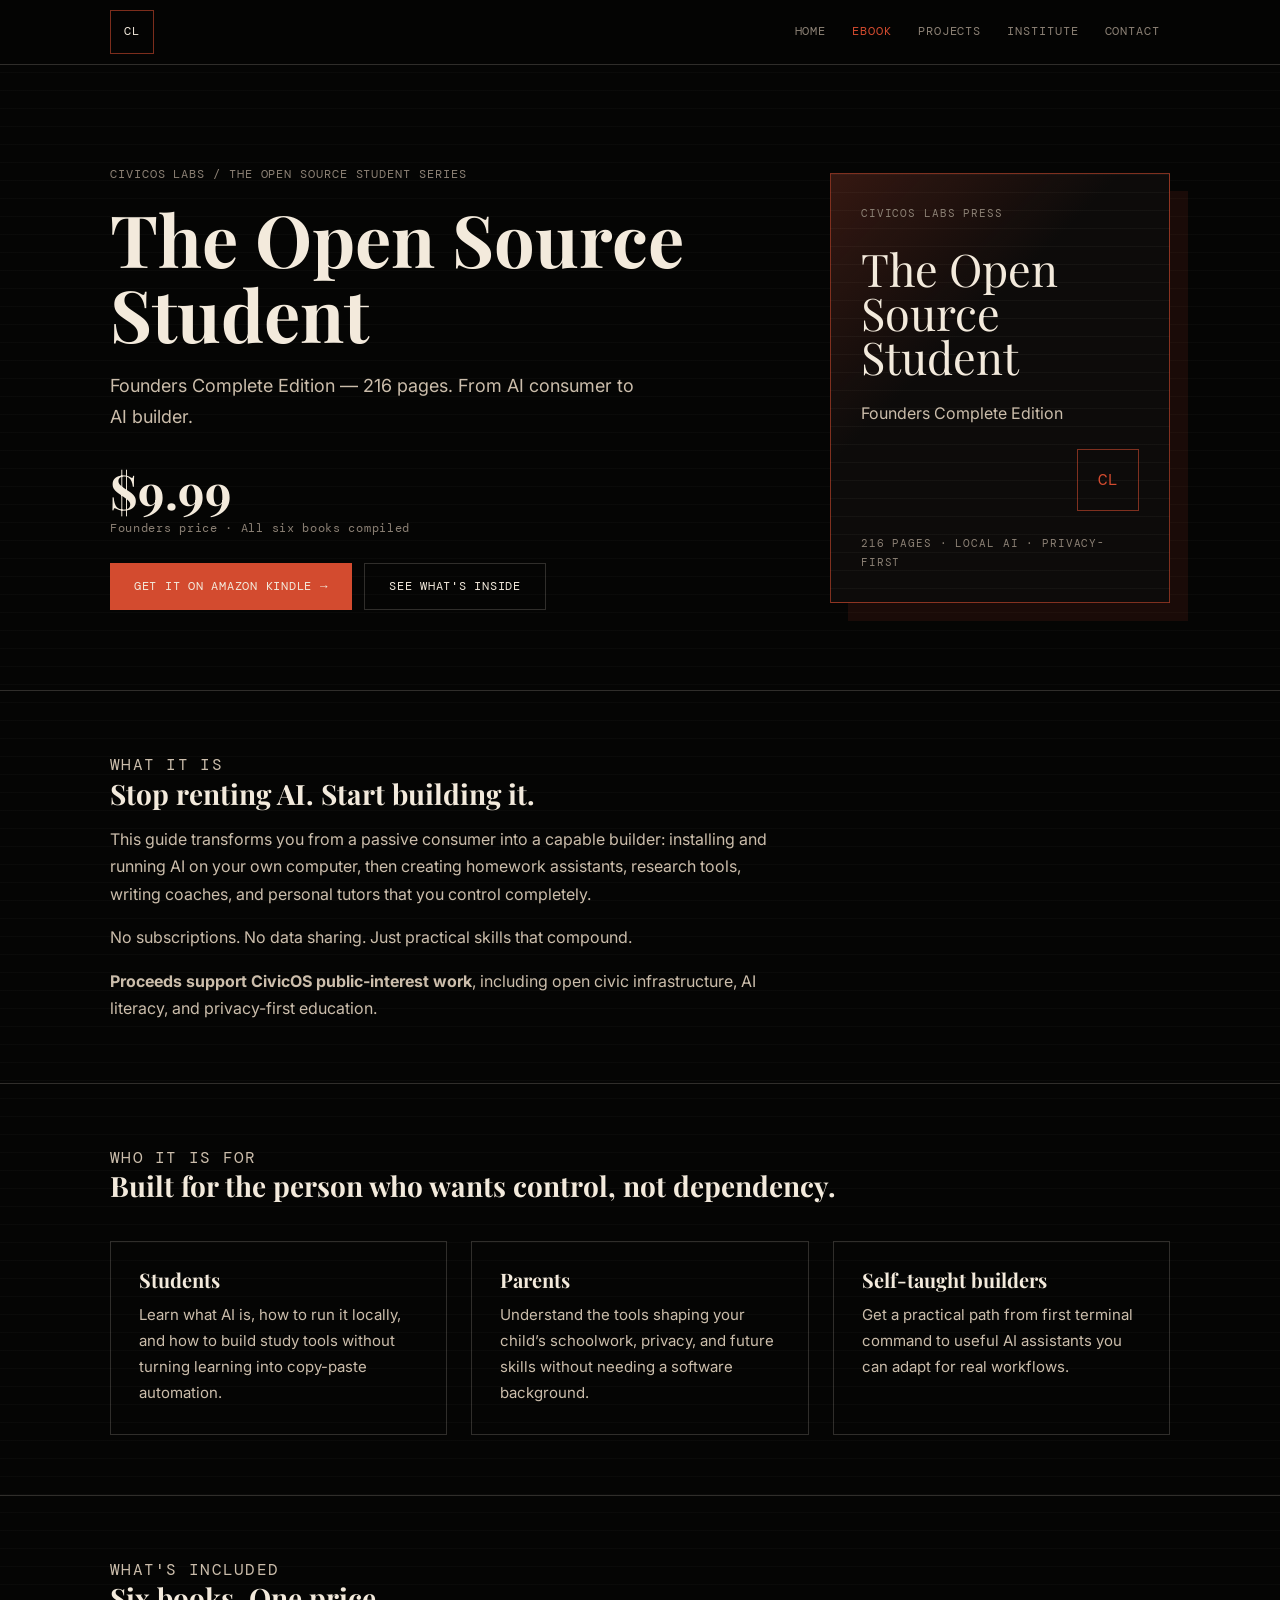
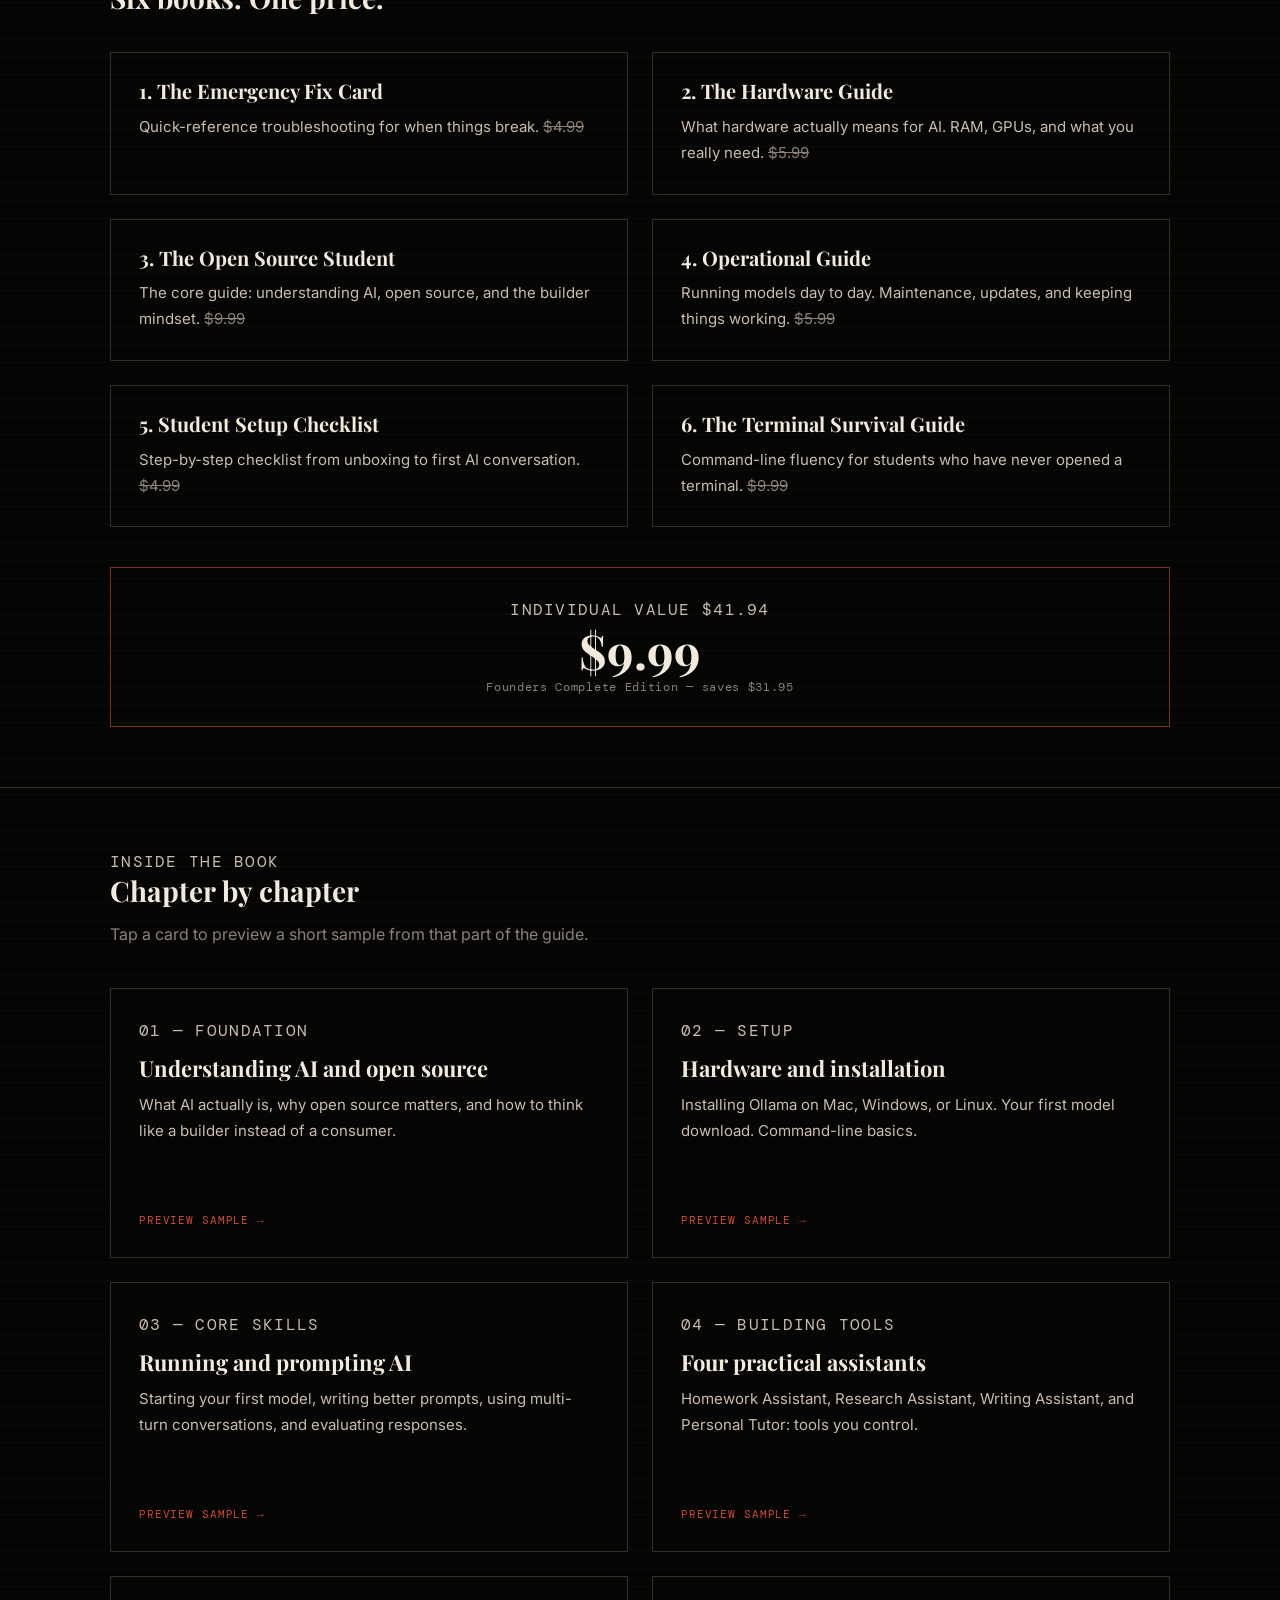
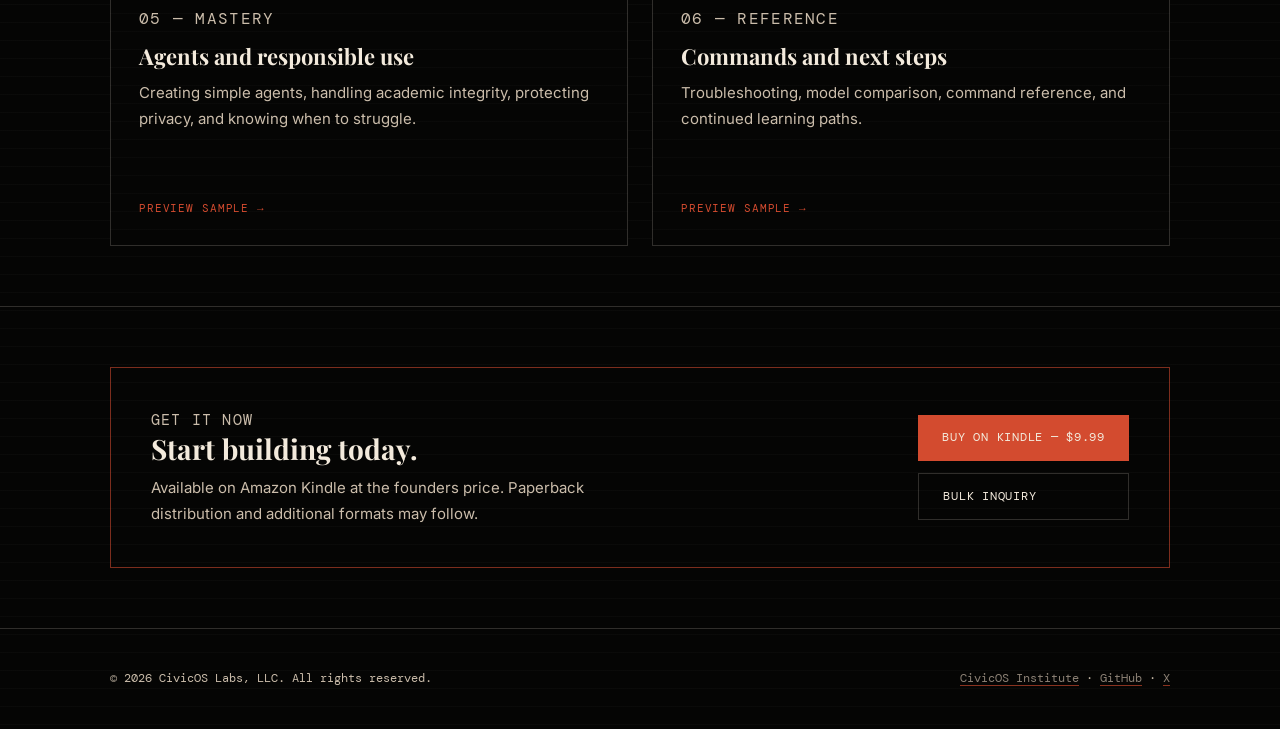
==== ebook/index.html @ b4af7131 "Add ebook chapter preview flip cards" ====
<!DOCTYPE html>
<html lang="en">
<head>
    <meta charset="UTF-8">
    <meta name="viewport" content="width=device-width, initial-scale=1.0">
    <meta name="description" content="The Open Source Student is a practical 216-page guide for students and families who want to install local AI, build useful assistants, and protect their privacy.">
    <meta name="theme-color" content="#050504">
    <link rel="canonical" href="https://civicoslabs.com/ebook/">
    <meta property="og:type" content="product">
    <meta property="og:title" content="The Open Source Student — CivicOS Labs">
    <meta property="og:description" content="From AI consumer to AI builder. 216 pages. Founders price $9.99.">
    <meta property="og:url" content="https://civicoslabs.com/ebook/">
    <meta property="og:site_name" content="CivicOS Labs">
    <meta name="twitter:card" content="summary">
    <meta name="twitter:title" content="The Open Source Student — CivicOS Labs">
    <meta name="twitter:description" content="Install local AI, build practical assistants, and learn the systems shaping school, work, and civic life.">
    <title>The Open Source Student — CivicOS Labs</title>
    <link rel="icon" href="/favicon.svg" type="image/svg+xml">
    <link rel="stylesheet" href="../style.css">
    <link rel="preconnect" href="https://fonts.googleapis.com">
    <link rel="preconnect" href="https://fonts.gstatic.com" crossorigin>
    <link href="https://fonts.googleapis.com/css2?family=DM+Mono:wght@400;500&family=Inter:wght@300;400;500;600;700;800&family=Playfair+Display:wght@500;600;700;800&display=swap" rel="stylesheet">
</head>
<body>
    <nav>
        <div class="nav-inner">
            <a href="/" class="logo" aria-label="CivicOS Labs home">CL</a>
            <div class="nav-links">
                <a href="/">Home</a>
                <a href="/ebook/" class="active">Ebook</a>
                <a href="/#projects">Projects</a>
                <a href="https://civicos-institute.org/" class="nav-optional" target="_blank" rel="noopener">Institute</a>
                <a href="mailto:NCerbone@civicos-institute.org?subject=The%20Open%20Source%20Student">Contact</a>
            </div>
        </div>
    </nav>

    <header class="hero hero-split">
        <div class="container hero-grid">
            <div>
                <p class="eyebrow">CivicOS Labs / The Open Source Student Series</p>
                <h1>The Open Source Student</h1>
                <p class="tagline">Founders Complete Edition — 216 pages. From AI consumer to AI builder.</p>
                <div class="price-block">
                    <span class="price-tag">$9.99</span>
                    <p class="price-note">Founders price · All six books compiled</p>
                </div>
                <div class="btn-group">
                    <a href="https://www.amazon.com/dp/B0GQ5JM6LT" class="btn btn-primary" target="_blank" rel="noopener">Get it on Amazon Kindle →</a>
                    <a href="#inside" class="btn btn-secondary">See what's inside</a>
                </div>
            </div>
            <aside class="book-cover" aria-label="The Open Source Student book cover preview">
                <div class="cover-kicker">CivicOS Labs Press</div>
                <div class="cover-title">The Open Source Student</div>
                <div class="cover-subtitle">Founders Complete Edition</div>
                <div class="cover-mark">CL</div>
                <div class="cover-footer">216 pages · Local AI · Privacy-first</div>
            </aside>
        </div>
    </header>

    <hr class="section-divider">

    <section>
        <div class="container">
            <div class="section-head">
                <p class="section-label">What it is</p>
                <h2>Stop renting AI. Start building it.</h2>
            </div>
            <div class="content-narrow">
                <p>This guide transforms you from a passive consumer into a capable builder: installing and running AI on your own computer, then creating homework assistants, research tools, writing coaches, and personal tutors that you control completely.</p>
                <p>No subscriptions. No data sharing. Just practical skills that compound.</p>
                <p><strong>Proceeds support CivicOS public-interest work</strong>, including open civic infrastructure, AI literacy, and privacy-first education.</p>
            </div>
        </div>
    </section>

    <hr class="section-divider">

    <section>
        <div class="container">
            <div class="section-head">
                <p class="section-label">Who it is for</p>
                <h2>Built for the person who wants control, not dependency.</h2>
            </div>
            <div class="grid three-col">
                <div class="card">
                    <h3>Students</h3>
                    <p>Learn what AI is, how to run it locally, and how to build study tools without turning learning into copy-paste automation.</p>
                </div>
                <div class="card">
                    <h3>Parents</h3>
                    <p>Understand the tools shaping your child’s schoolwork, privacy, and future skills without needing a software background.</p>
                </div>
                <div class="card">
                    <h3>Self-taught builders</h3>
                    <p>Get a practical path from first terminal command to useful AI assistants you can adapt for real workflows.</p>
                </div>
            </div>
        </div>
    </section>

    <hr class="section-divider">

    <section id="inside">
        <div class="container">
            <div class="section-head">
                <p class="section-label">What's included</p>
                <h2>Six books. One price.</h2>
            </div>
            <div class="grid two-col">
                <div class="card">
                    <h3>1. The Emergency Fix Card</h3>
                    <p>Quick-reference troubleshooting for when things break. <span class="strike">$4.99</span></p>
                </div>
                <div class="card">
                    <h3>2. The Hardware Guide</h3>
                    <p>What hardware actually means for AI. RAM, GPUs, and what you really need. <span class="strike">$5.99</span></p>
                </div>
                <div class="card">
                    <h3>3. The Open Source Student</h3>
                    <p>The core guide: understanding AI, open source, and the builder mindset. <span class="strike">$9.99</span></p>
                </div>
                <div class="card">
                    <h3>4. Operational Guide</h3>
                    <p>Running models day to day. Maintenance, updates, and keeping things working. <span class="strike">$5.99</span></p>
                </div>
                <div class="card">
                    <h3>5. Student Setup Checklist</h3>
                    <p>Step-by-step checklist from unboxing to first AI conversation. <span class="strike">$4.99</span></p>
                </div>
                <div class="card">
                    <h3>6. The Terminal Survival Guide</h3>
                    <p>Command-line fluency for students who have never opened a terminal. <span class="strike">$9.99</span></p>
                </div>
            </div>
            <div class="value-card">
                <p class="section-label">Individual value $41.94</p>
                <span class="price-tag">$9.99</span>
                <p class="price-note">Founders Complete Edition — saves $31.95</p>
            </div>
        </div>
    </section>

    <hr class="section-divider">

    <section class="chapter-preview" aria-labelledby="chapter-preview-title">
        <div class="container">
            <div class="section-head">
                <p class="section-label">Inside the book</p>
                <h2 id="chapter-preview-title">Chapter by chapter</h2>
                <p>Tap a card to preview a short sample from that part of the guide.</p>
            </div>
            <div class="grid two-col chapter-flip-grid" data-flip-group>
                <article class="flip-card" role="button" tabindex="0" aria-pressed="false">
                    <div class="flip-card-inner">
                        <div class="flip-face flip-front">
                            <p class="section-label">01 — Foundation</p>
                            <h3>Understanding AI and open source</h3>
                            <p>What AI actually is, why open source matters, and how to think like a builder instead of a consumer.</p>
                            <span class="flip-hint">Preview sample →</span>
                        </div>
                        <div class="flip-face flip-back">
                            <p class="section-label">Sample</p>
                            <h3>The builder shift</h3>
                            <p>Most people meet AI as a rented chat window. Builders ask a different first question: where does the model run, what data touches it, and what can I make it do on my own machine?</p>
                            <span class="flip-hint">Click another card to reset</span>
                        </div>
                    </div>
                </article>
                <article class="flip-card" role="button" tabindex="0" aria-pressed="false">
                    <div class="flip-card-inner">
                        <div class="flip-face flip-front">
                            <p class="section-label">02 — Setup</p>
                            <h3>Hardware and installation</h3>
                            <p>Installing Ollama on Mac, Windows, or Linux. Your first model download. Command-line basics.</p>
                            <span class="flip-hint">Preview sample →</span>
                        </div>
                        <div class="flip-face flip-back">
                            <p class="section-label">Sample</p>
                            <h3>Your first local model</h3>
                            <p>Installation is not the finish line. The real moment is when you run a model locally, ask a question, and realize the response did not leave your computer to exist.</p>
                            <span class="flip-hint">Click another card to reset</span>
                        </div>
                    </div>
                </article>
                <article class="flip-card" role="button" tabindex="0" aria-pressed="false">
                    <div class="flip-card-inner">
                        <div class="flip-face flip-front">
                            <p class="section-label">03 — Core skills</p>
                            <h3>Running and prompting AI</h3>
                            <p>Starting your first model, writing better prompts, using multi-turn conversations, and evaluating responses.</p>
                            <span class="flip-hint">Preview sample →</span>
                        </div>
                        <div class="flip-face flip-back">
                            <p class="section-label">Sample</p>
                            <h3>Prompting as a skill</h3>
                            <p>A good prompt is not magic phrasing. It is a clear assignment: role, goal, context, constraints, and a way to check whether the answer is useful.</p>
                            <span class="flip-hint">Click another card to reset</span>
                        </div>
                    </div>
                </article>
                <article class="flip-card" role="button" tabindex="0" aria-pressed="false">
                    <div class="flip-card-inner">
                        <div class="flip-face flip-front">
                            <p class="section-label">04 — Building tools</p>
                            <h3>Four practical assistants</h3>
                            <p>Homework Assistant, Research Assistant, Writing Assistant, and Personal Tutor: tools you control.</p>
                            <span class="flip-hint">Preview sample →</span>
                        </div>
                        <div class="flip-face flip-back">
                            <p class="section-label">Sample</p>
                            <h3>The homework assistant</h3>
                            <p>The goal is not to give students answers faster. The goal is to create a tool that asks better questions, reveals the next step, and keeps the learning in the student’s hands.</p>
                            <span class="flip-hint">Click another card to reset</span>
                        </div>
                    </div>
                </article>
                <article class="flip-card" role="button" tabindex="0" aria-pressed="false">
                    <div class="flip-card-inner">
                        <div class="flip-face flip-front">
                            <p class="section-label">05 — Mastery</p>
                            <h3>Agents and responsible use</h3>
                            <p>Creating simple agents, handling academic integrity, protecting privacy, and knowing when to struggle.</p>
                            <span class="flip-hint">Preview sample →</span>
                        </div>
                        <div class="flip-face flip-back">
                            <p class="section-label">Sample</p>
                            <h3>Responsibility is design</h3>
                            <p>Responsible AI use is not a warning label at the end. It is built into the tool: what it refuses to do, what it explains, and when it sends you back to your own effort.</p>
                            <span class="flip-hint">Click another card to reset</span>
                        </div>
                    </div>
                </article>
                <article class="flip-card" role="button" tabindex="0" aria-pressed="false">
                    <div class="flip-card-inner">
                        <div class="flip-face flip-front">
                            <p class="section-label">06 — Reference</p>
                            <h3>Commands and next steps</h3>
                            <p>Troubleshooting, model comparison, command reference, and continued learning paths.</p>
                            <span class="flip-hint">Preview sample →</span>
                        </div>
                        <div class="flip-face flip-back">
                            <p class="section-label">Sample</p>
                            <h3>When something breaks</h3>
                            <p>Debugging starts with the smallest honest observation: what command did you run, what changed, what message appeared, and what is the next smallest thing you can test?</p>
                            <span class="flip-hint">Click another card to reset</span>
                        </div>
                    </div>
                </article>
            </div>
        </div>
    </section>

    <hr class="section-divider">

    <section class="book-cta">
        <div class="container">
            <div class="book-cta-card">
                <div>
                    <p class="eyebrow">Get it now</p>
                    <h2>Start building today.</h2>
                    <p>Available on Amazon Kindle at the founders price. Paperback distribution and additional formats may follow.</p>
                </div>
                <div class="book-cta-actions">
                    <a href="https://www.amazon.com/dp/B0GQ5JM6LT" class="btn btn-primary" target="_blank" rel="noopener">Buy on Kindle — $9.99</a>
                    <a href="mailto:NCerbone@civicos-institute.org?subject=The%20Open%20Source%20Student%20bulk%20inquiry" class="btn btn-secondary">Bulk inquiry</a>
                </div>
            </div>
        </div>
    </section>

    <footer>
        <div class="container footer-grid">
            <p>&copy; 2026 CivicOS Labs, LLC. All rights reserved.</p>
            <p><a href="https://civicos-institute.org/" target="_blank" rel="noopener">CivicOS Institute</a> · <a href="https://github.com/CivicOSInstitute" target="_blank" rel="noopener">GitHub</a> · <a href="https://x.com/CivicOSInstitut" target="_blank" rel="noopener">X</a></p>
        </div>
    </footer>
    <script>
        document.querySelectorAll('[data-flip-group]').forEach((group) => {
            const cards = Array.from(group.querySelectorAll('.flip-card'));
            const syncCardState = (card) => {
                const isOpen = card.classList.contains('is-flipped');
                card.setAttribute('aria-pressed', String(isOpen));
                card.querySelector('.flip-front')?.setAttribute('aria-hidden', String(isOpen));
                card.querySelector('.flip-back')?.setAttribute('aria-hidden', String(!isOpen));
            };
            const closeCards = (except) => {
                cards.forEach((card) => {
                    if (card !== except) {
                        card.classList.remove('is-flipped');
                        syncCardState(card);
                    }
                });
            };

            cards.forEach((card) => {
                syncCardState(card);
                const toggleCard = () => {
                    const willOpen = !card.classList.contains('is-flipped');
                    closeCards(card);
                    card.classList.toggle('is-flipped', willOpen);
                    syncCardState(card);
                };

                card.addEventListener('click', toggleCard);
                card.addEventListener('keydown', (event) => {
                    if (event.key === 'Enter' || event.key === ' ') {
                        event.preventDefault();
                        toggleCard();
                    }
                });
            });
        });
    </script>
</body>
</html>
---- style.css ----
*, *::before, *::after {
    box-sizing: border-box;
    margin: 0;
    padding: 0;
}

:root {
    --black: #050504;
    --black-soft: #0d0b0a;
    --paper: #f3eadc;
    --paper-dim: #cbbdab;
    --ash: #8c8175;
    --ember: #d34b2f;
    --ember-deep: #8f2b1f;
    --line: rgba(243, 234, 220, 0.18);
    --line-strong: rgba(211, 75, 47, 0.58);
    --radius: 0;
    --serif: "Playfair Display", Georgia, serif;
    --sans: "Inter", -apple-system, BlinkMacSystemFont, "Segoe UI", sans-serif;
    --mono: "DM Mono", "Courier New", monospace;
}

html { scroll-behavior: smooth; background: var(--black); max-width: 100%; overflow-x: hidden; }

body {
    min-height: 100vh;
    background: linear-gradient(rgba(243, 234, 220, 0.025) 1px, transparent 1px), var(--black);
    background-size: 100% 18px;
    color: var(--paper);
    font-family: var(--sans);
    font-size: 16px;
    line-height: 1.72;
    -webkit-font-smoothing: antialiased;
    max-width: 100%;
    overflow-x: hidden;
}

a { color: var(--paper); text-decoration: underline; text-decoration-color: rgba(211, 75, 47, 0.64); text-underline-offset: 0.22em; }
a:hover { color: var(--ember); }
h1, h2, h3, h4 { color: var(--paper); font-family: var(--serif); line-height: 1.04; font-weight: 700; }
p { color: var(--paper-dim); }

.eyebrow, .section-label, .nav-links a, .stat-label, .project-meta, .microcopy, .cover-kicker, .cover-footer {
    font-family: var(--mono);
    letter-spacing: 0.08em;
    text-transform: uppercase;
}

.container { width: min(1060px, calc(100% - 44px)); margin: 0 auto; }

nav {
    position: sticky; top: 0; z-index: 50;
    background: rgba(5, 5, 4, 0.94);
    border-bottom: 1px solid var(--line);
    backdrop-filter: blur(12px);
}

.nav-inner {
    width: min(1060px, calc(100% - 44px));
    min-height: 64px; margin: 0 auto;
    display: flex; align-items: center; justify-content: space-between; gap: 24px;
}

.logo {
    display: inline-flex; align-items: center; justify-content: center;
    width: 44px; height: 44px;
    border: 1px solid var(--line-strong);
    color: var(--paper); font-family: var(--mono);
    font-size: 0.78rem; letter-spacing: 0.08em; text-decoration: none;
}
.logo:hover { color: var(--ember); }

.nav-links { display: flex; gap: 6px; align-items: center; }
.nav-links a {
    min-height: 34px; display: inline-flex; align-items: center;
    padding: 8px 10px; font-size: 0.72rem; color: var(--ash);
    text-decoration: none; transition: color 0.2s;
}
.nav-links a:hover, .nav-links a.active { color: var(--ember); }

.hero { padding: 100px 0 80px; }
.hero h1 { font-size: clamp(40px, 6vw, 72px); margin-bottom: 20px; }
.hero .tagline { font-size: 18px; max-width: 540px; margin-bottom: 32px; }
.hero .eyebrow { color: var(--ash); font-size: 0.72rem; margin-bottom: 16px; }
.hero-grid {
    display: grid;
    grid-template-columns: minmax(0, 1fr) 340px;
    gap: 56px;
    align-items: center;
}

.signal-panel {
    border: 1px solid var(--line);
    padding: 28px;
    background: rgba(243, 234, 220, 0.025);
}

.signal-row {
    display: grid;
    grid-template-columns: 42px 1fr;
    gap: 14px;
    padding: 16px 0;
    border-bottom: 1px solid var(--line);
}

.signal-row span {
    color: var(--ember);
    font-family: var(--mono);
    font-size: 0.72rem;
}

.signal-row strong {
    color: var(--paper);
    font-size: 15px;
    font-weight: 600;
}

.microcopy {
    color: var(--ash);
    font-size: 0.68rem;
    line-height: 1.7;
    margin-top: 18px;
}

.btn {
    display: inline-flex; align-items: center; gap: 8px;
    padding: 12px 24px; font-family: var(--mono);
    font-size: 0.78rem; letter-spacing: 0.06em;
    text-transform: uppercase; text-decoration: none;
    transition: all 0.2s; cursor: pointer; border: none;
}
.btn-primary {
    background: var(--ember); color: var(--paper);
}
.btn-primary:hover { background: var(--ember-deep); color: var(--paper); }
.btn-secondary {
    background: transparent; color: var(--paper);
    border: 1px solid var(--line);
}
.btn-secondary:hover { border-color: var(--ember); color: var(--ember); }
.btn-group { display: flex; gap: 12px; flex-wrap: wrap; margin-top: 24px; }

.section-divider {
    border: none; border-top: 1px solid var(--line);
    margin: 0;
}

.grid { display: grid; gap: 24px; margin-top: 40px; }
.grid.three-col { grid-template-columns: repeat(3, 1fr); }
.grid.two-col { grid-template-columns: repeat(2, 1fr); }
.project-grid { grid-template-columns: repeat(3, 1fr); }

@media (max-width: 720px) {
    .grid.three-col, .grid.two-col, .project-grid { grid-template-columns: 1fr; }
}

.card {
    padding: 28px; border: 1px solid var(--line);
    transition: border-color 0.2s;
}
.card:hover { border-color: var(--line-strong); }
.card h3 { font-size: 20px; margin-bottom: 12px; }
.card p { font-size: 15px; }
.card .link-arrow {
    display: inline-block; margin-top: 16px;
    font-family: var(--mono); font-size: 0.72rem;
    letter-spacing: 0.06em; text-transform: uppercase;
}

.link-arrow::after { content: " →"; }

.project-card {
    min-height: 290px;
    display: flex;
    flex-direction: column;
}

.project-card .link-arrow { margin-top: auto; }

.project-meta {
    display: flex;
    flex-wrap: wrap;
    gap: 8px;
    margin-bottom: 18px;
    color: var(--ash);
    font-size: 0.66rem;
}

.project-meta span {
    border: 1px solid var(--line);
    padding: 4px 8px;
}

.stat-card {
    padding: 28px; border: 1px solid var(--line); text-align: center;
}
.stat-number {
    display: block; font-family: var(--serif);
    font-size: 48px; font-weight: 700; color: var(--paper);
    line-height: 1.1;
}
.stat-label {
    display: block; margin-top: 8px;
    font-size: 0.72rem; color: var(--ash);
}

.book-cta { padding: 60px 0; }
.book-cta-card {
    padding: 40px; border: 1px solid var(--line-strong);
    display: flex; justify-content: space-between; align-items: center; gap: 40px;
}
.book-cta-card h2 { font-size: 28px; margin-bottom: 12px; }
.book-cta-card p { font-size: 15px; max-width: 480px; }
.book-cta-actions { display: flex; gap: 12px; flex-shrink: 0; flex-direction: column; }

@media (max-width: 720px) {
    .book-cta-card { flex-direction: column; align-items: flex-start; }
    .book-cta-actions { flex-direction: row; flex-wrap: wrap; }
}

section { padding: 60px 0; }
section .section-head h2 { font-size: 28px; margin-bottom: 16px; }
section .section-head p { max-width: 680px; }

.content-narrow {
    max-width: 680px;
    margin-top: 18px;
}

.content-narrow p + p { margin-top: 16px; }

.price-tag {
    font-family: var(--serif); font-size: 48px; font-weight: 700;
    color: var(--paper); line-height: 1.1;
}
.price-note {
    font-family: var(--mono); font-size: 0.72rem;
    color: var(--ash); letter-spacing: 0.06em;
}

.price-block { margin: 24px 0; }

.book-cover {
    width: 100%;
    min-height: 430px;
    border: 1px solid var(--line-strong);
    padding: 30px;
    background:
        linear-gradient(135deg, rgba(211, 75, 47, 0.2), transparent 38%),
        linear-gradient(rgba(243, 234, 220, 0.035) 1px, transparent 1px),
        var(--black-soft);
    background-size: auto, 100% 18px, auto;
    display: flex;
    flex-direction: column;
    justify-content: space-between;
    box-shadow: 18px 18px 0 rgba(211, 75, 47, 0.1);
}

.cover-kicker, .cover-footer {
    color: var(--ash);
    font-size: 0.68rem;
}

.cover-title {
    font-family: var(--serif);
    font-size: 45px;
    line-height: 0.98;
    max-width: 240px;
}

.cover-subtitle {
    color: var(--paper-dim);
    max-width: 240px;
    line-height: 1.5;
}

.cover-mark {
    align-self: flex-end;
    display: inline-flex;
    align-items: center;
    justify-content: center;
    width: 62px;
    height: 62px;
    border: 1px solid var(--line-strong);
    color: var(--ember);
    font-family: var(--mono);
}

.strike {
    color: var(--ash);
    text-decoration: line-through;
}

.value-card {
    text-align: center;
    margin-top: 40px;
    padding: 28px;
    border: 1px solid var(--line-strong);
}

.chapter-preview .section-head p:not(.section-label) {
    color: var(--ash);
}

.chapter-flip-grid { align-items: stretch; }

.flip-card {
    min-height: 270px;
    perspective: 1200px;
    cursor: pointer;
    outline: none;
}

.flip-card-inner {
    position: relative;
    min-height: 100%;
    transform-style: preserve-3d;
    transition: transform 0.55s cubic-bezier(0.2, 0.8, 0.2, 1);
}

.flip-card.is-flipped .flip-card-inner {
    transform: rotateY(180deg);
}

.flip-face {
    position: absolute;
    inset: 0;
    display: flex;
    flex-direction: column;
    border: 1px solid var(--line);
    padding: 28px;
    background:
        linear-gradient(rgba(243, 234, 220, 0.018) 1px, transparent 1px),
        var(--black);
    background-size: 100% 18px;
    backface-visibility: hidden;
    -webkit-backface-visibility: hidden;
    transition: border-color 0.2s, background-color 0.2s;
}

.flip-face h3 {
    font-size: 22px;
    margin: 12px 0;
}

.flip-face p:not(.section-label) {
    font-size: 15px;
}

.flip-card:hover .flip-front,
.flip-card:focus-visible .flip-front,
.flip-card.is-flipped .flip-back {
    border-color: var(--line-strong);
}

.flip-back {
    transform: rotateY(180deg);
    border-color: var(--line-strong);
    background:
        linear-gradient(135deg, rgba(211, 75, 47, 0.12), transparent 42%),
        linear-gradient(rgba(243, 234, 220, 0.022) 1px, transparent 1px),
        var(--black-soft);
    background-size: auto, 100% 18px, auto;
}

.flip-hint {
    margin-top: auto;
    padding-top: 18px;
    color: var(--ember);
    font-family: var(--mono);
    font-size: 0.68rem;
    letter-spacing: 0.08em;
    text-transform: uppercase;
}

.disclosure-card, .contact-strip {
    display: grid;
    grid-template-columns: minmax(0, 0.8fr) minmax(0, 1fr);
    gap: 42px;
    align-items: center;
    border: 1px solid var(--line);
    padding: 34px;
    background: rgba(243, 234, 220, 0.025);
}

.disclosure-card h2, .contact-strip h2 {
    font-size: 28px;
    margin-top: 8px;
}

.contact-strip {
    grid-template-columns: minmax(0, 1fr) auto;
    border-color: var(--line-strong);
}

.contact-strip p { max-width: 640px; }

footer {
    padding: 40px 0; border-top: 1px solid var(--line);
    font-family: var(--mono); font-size: 0.72rem; color: var(--ash);
}
footer a { color: var(--ash); }
footer a:hover { color: var(--ember); }
.footer-grid {
    display: flex;
    justify-content: space-between;
    gap: 20px;
    flex-wrap: wrap;
}

@media (max-width: 860px) {
    .hero-grid, .disclosure-card, .contact-strip {
        grid-template-columns: 1fr;
    }

    .book-cover {
        max-width: 360px;
        min-height: 390px;
    }
}

@media (max-width: 720px) {
    .hero { padding: 84px 0 64px; }
    .hero h1 { font-size: clamp(38px, 13vw, 54px); }
    .hero .tagline { font-size: 17px; }
    .book-cta-card { flex-direction: column; align-items: flex-start; }
    .book-cta-actions { flex-direction: row; flex-wrap: wrap; }
    .disclosure-card, .contact-strip, .book-cta-card { padding: 28px; }
}

@media (max-width: 560px) {
    .container, .nav-inner { width: min(100% - 32px, 1060px); }
    .nav-inner { gap: 12px; }
    .nav-links { gap: 2px; }
    .nav-links a { padding: 8px 6px; font-size: 0.66rem; }
    .nav-links .nav-optional { display: none; }
    .logo { width: 40px; height: 40px; flex: 0 0 40px; }
    .btn { width: 100%; justify-content: center; }
    .book-cta-actions, .btn-group { width: 100%; }
    .book-cover { min-height: 360px; box-shadow: 10px 10px 0 rgba(211, 75, 47, 0.1); }
    .cover-title { font-size: 38px; }
}

@media (max-width: 340px) {
    .nav-links a { font-size: 0.62rem; padding-inline: 4px; }
    .nav-links a[href="#projects"], .nav-links a[href="/#projects"] { display: none; }
}

@media (prefers-reduced-motion: reduce) {
    html { scroll-behavior: auto; }
    .flip-card-inner, .btn, .card, .nav-links a {
        transition: none;
    }
}
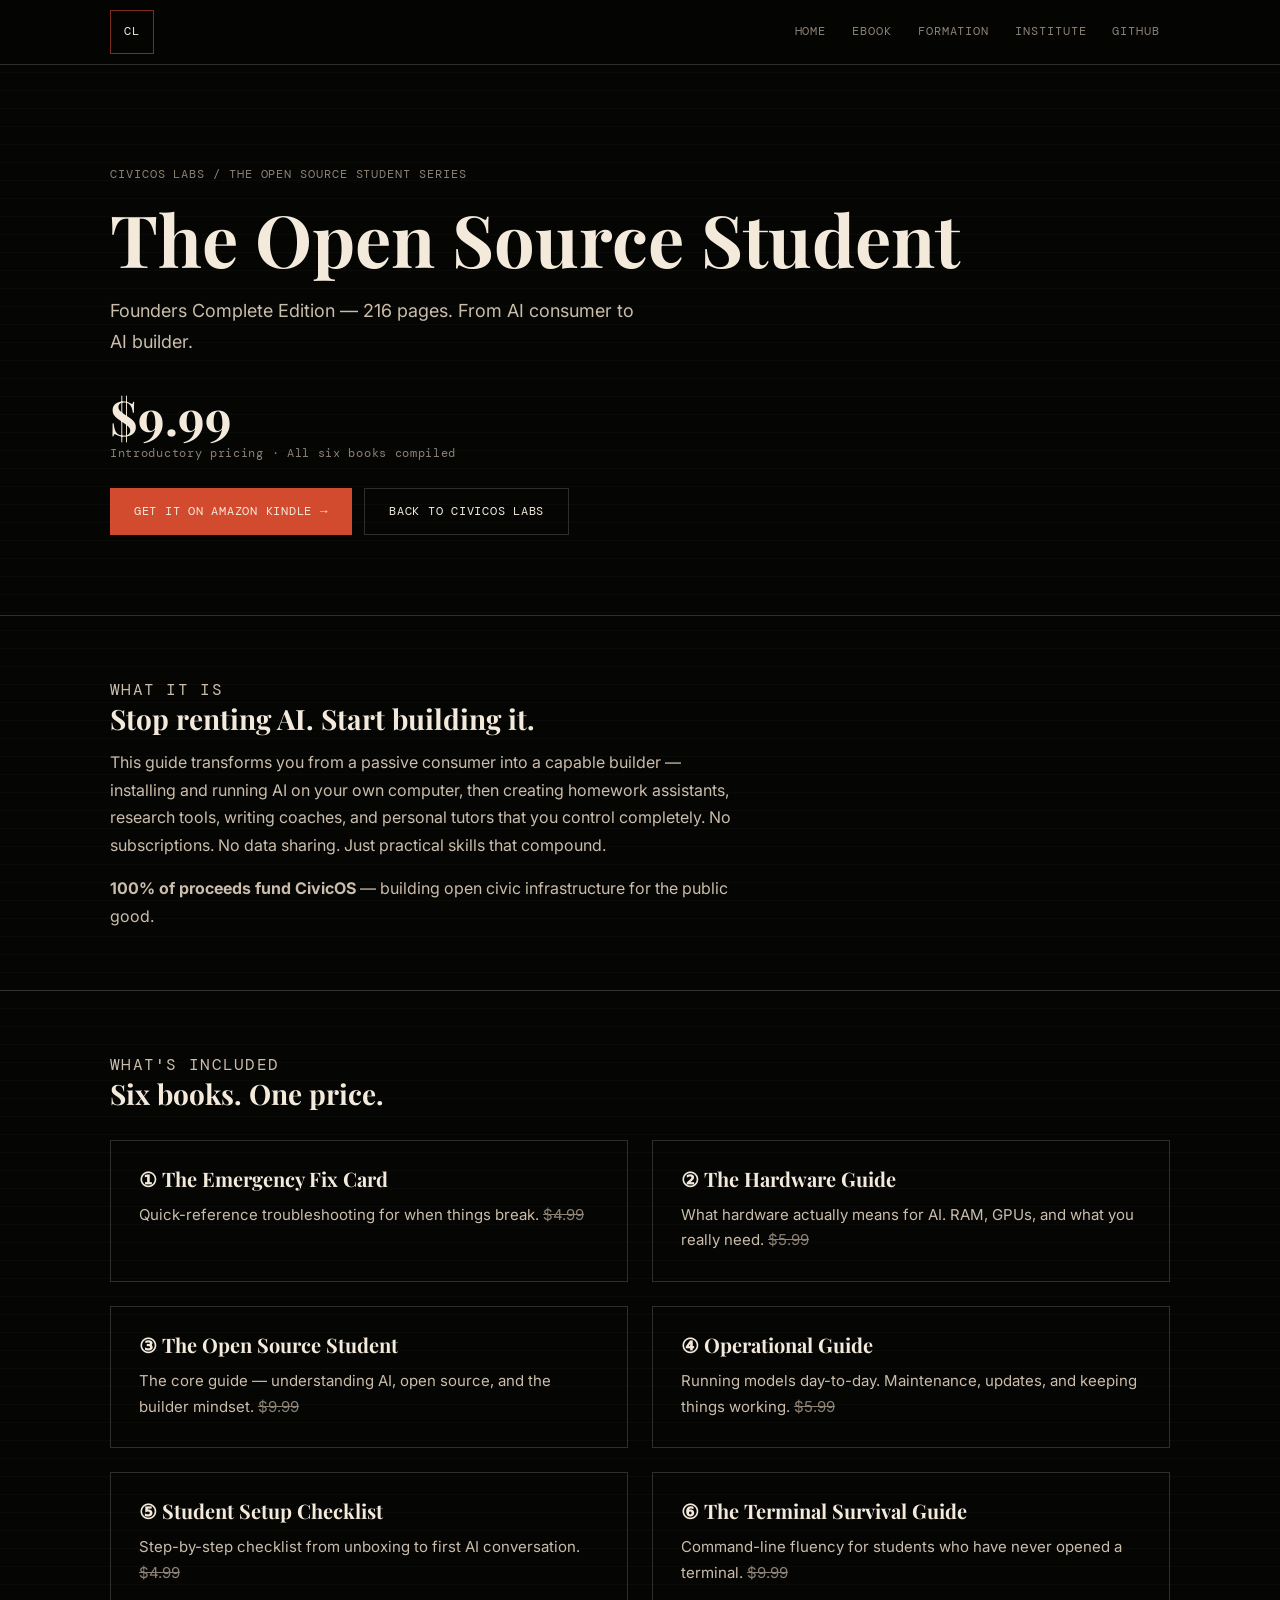
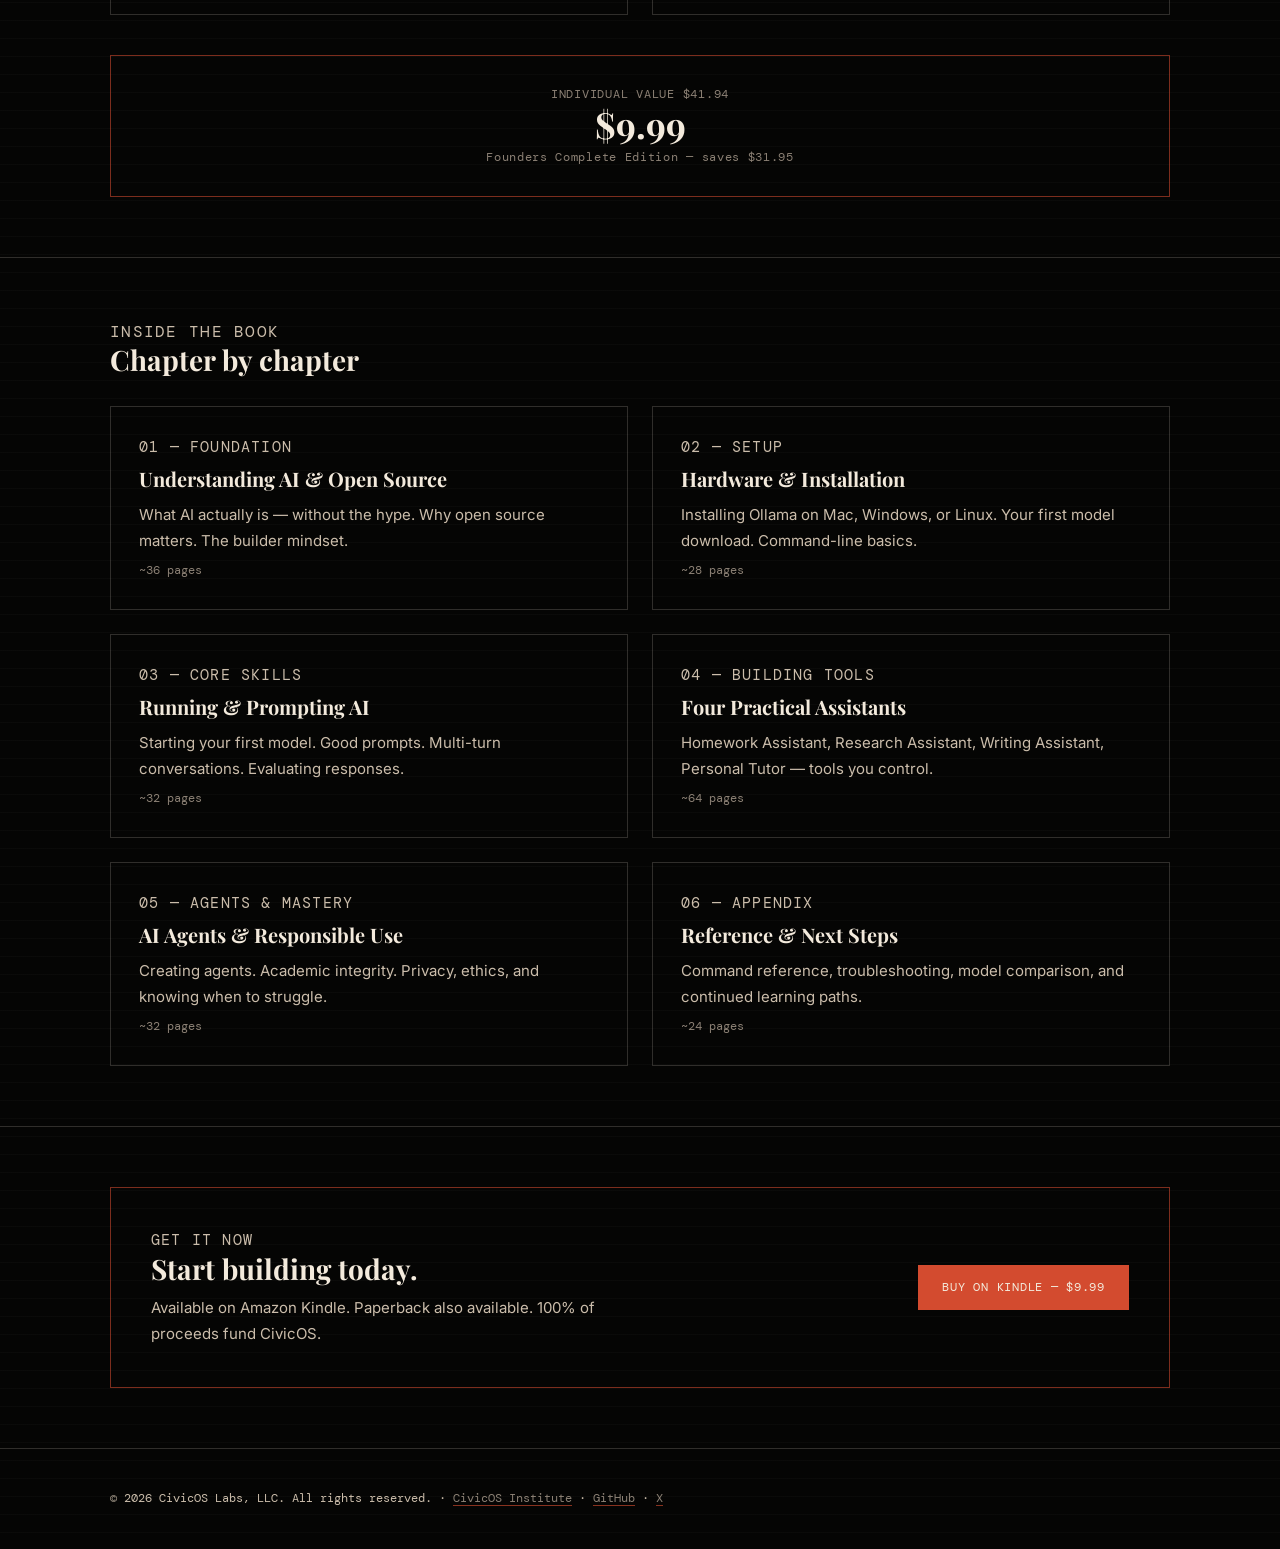
==== commit e2ed46c9: "Add Formation page — LLC as formation vehicle for CivicOS Institute" ====
--- a/ebook/index.html
+++ b/ebook/index.html
@@ -3,19 +3,8 @@
 <head>
     <meta charset="UTF-8">
     <meta name="viewport" content="width=device-width, initial-scale=1.0">
-    <meta name="description" content="The Open Source Student is a practical 216-page guide for students and families who want to install local AI, build useful assistants, and protect their privacy.">
-    <meta name="theme-color" content="#050504">
-    <link rel="canonical" href="https://civicoslabs.com/ebook/">
-    <meta property="og:type" content="product">
-    <meta property="og:title" content="The Open Source Student — CivicOS Labs">
-    <meta property="og:description" content="From AI consumer to AI builder. 216 pages. Founders price $9.99.">
-    <meta property="og:url" content="https://civicoslabs.com/ebook/">
-    <meta property="og:site_name" content="CivicOS Labs">
-    <meta name="twitter:card" content="summary">
-    <meta name="twitter:title" content="The Open Source Student — CivicOS Labs">
-    <meta name="twitter:description" content="Install local AI, build practical assistants, and learn the systems shaping school, work, and civic life.">
+    <meta name="description" content="The Open Source Student — From AI consumer to AI builder. 216 pages. $9.99.">
     <title>The Open Source Student — CivicOS Labs</title>
-    <link rel="icon" href="/favicon.svg" type="image/svg+xml">
     <link rel="stylesheet" href="../style.css">
     <link rel="preconnect" href="https://fonts.googleapis.com">
     <link rel="preconnect" href="https://fonts.gstatic.com" crossorigin>
@@ -27,36 +16,27 @@
             <a href="/" class="logo" aria-label="CivicOS Labs home">CL</a>
             <div class="nav-links">
                 <a href="/">Home</a>
-                <a href="/ebook/" class="active">Ebook</a>
-                <a href="/#projects">Projects</a>
-                <a href="https://civicos-institute.org/" class="nav-optional" target="_blank" rel="noopener">Institute</a>
-                <a href="mailto:NCerbone@civicos-institute.org?subject=The%20Open%20Source%20Student">Contact</a>
+                <a href="/ebook/">Ebook</a>
+                <a href="/formation/">Formation</a>
+                <a href="https://civicos-institute.org/">Institute</a>
+                <a href="https://github.com/CivicOSInstitute">GitHub</a>
             </div>
         </div>
     </nav>
 
-    <header class="hero hero-split">
-        <div class="container hero-grid">
-            <div>
-                <p class="eyebrow">CivicOS Labs / The Open Source Student Series</p>
-                <h1>The Open Source Student</h1>
-                <p class="tagline">Founders Complete Edition — 216 pages. From AI consumer to AI builder.</p>
-                <div class="price-block">
-                    <span class="price-tag">$9.99</span>
-                    <p class="price-note">Founders price · All six books compiled</p>
-                </div>
-                <div class="btn-group">
-                    <a href="https://www.amazon.com/dp/B0GQ5JM6LT" class="btn btn-primary" target="_blank" rel="noopener">Get it on Amazon Kindle →</a>
-                    <a href="#inside" class="btn btn-secondary">See what's inside</a>
-                </div>
+    <header class="hero">
+        <div class="container">
+            <p class="eyebrow">CivicOS Labs / The Open Source Student Series</p>
+            <h1>The Open Source Student</h1>
+            <p class="tagline">Founders Complete Edition — 216 pages. From AI consumer to AI builder.</p>
+            <div style="margin: 24px 0;">
+                <span class="price-tag">$9.99</span>
+                <p class="price-note">Introductory pricing · All six books compiled</p>
             </div>
-            <aside class="book-cover" aria-label="The Open Source Student book cover preview">
-                <div class="cover-kicker">CivicOS Labs Press</div>
-                <div class="cover-title">The Open Source Student</div>
-                <div class="cover-subtitle">Founders Complete Edition</div>
-                <div class="cover-mark">CL</div>
-                <div class="cover-footer">216 pages · Local AI · Privacy-first</div>
-            </aside>
+            <div class="btn-group">
+                <a href="https://www.amazon.com/dp/B0GQ5JM6LT" class="btn btn-primary">Get It on Amazon Kindle →</a>
+                <a href="/" class="btn btn-secondary">Back to CivicOS Labs</a>
+            </div>
         </div>
     </header>
 
@@ -68,10 +48,49 @@
                 <p class="section-label">What it is</p>
                 <h2>Stop renting AI. Start building it.</h2>
             </div>
-            <div class="content-narrow">
-                <p>This guide transforms you from a passive consumer into a capable builder: installing and running AI on your own computer, then creating homework assistants, research tools, writing coaches, and personal tutors that you control completely.</p>
-                <p>No subscriptions. No data sharing. Just practical skills that compound.</p>
-                <p><strong>Proceeds support CivicOS public-interest work</strong>, including open civic infrastructure, AI literacy, and privacy-first education.</p>
+            <p style="max-width: 640px; margin-top: 16px;">This guide transforms you from a passive consumer into a capable builder — installing and running AI on your own computer, then creating homework assistants, research tools, writing coaches, and personal tutors that you control completely. No subscriptions. No data sharing. Just practical skills that compound.</p>
+            <p style="max-width: 640px; margin-top: 16px;"><strong>100% of proceeds fund CivicOS</strong> — building open civic infrastructure for the public good.</p>
+        </div>
+    </section>
+
+    <hr class="section-divider">
+
+    <section>
+        <div class="container">
+            <div class="section-head">
+                <p class="section-label">What's included</p>
+                <h2>Six books. One price.</h2>
+            </div>
+            <div class="grid two-col" style="margin-top: 32px;">
+                <div class="card">
+                    <h3>① The Emergency Fix Card</h3>
+                    <p>Quick-reference troubleshooting for when things break. <span style="color: var(--ash); text-decoration: line-through;">$4.99</span></p>
+                </div>
+                <div class="card">
+                    <h3>② The Hardware Guide</h3>
+                    <p>What hardware actually means for AI. RAM, GPUs, and what you really need. <span style="color: var(--ash); text-decoration: line-through;">$5.99</span></p>
+                </div>
+                <div class="card">
+                    <h3>③ The Open Source Student</h3>
+                    <p>The core guide — understanding AI, open source, and the builder mindset. <span style="color: var(--ash); text-decoration: line-through;">$9.99</span></p>
+                </div>
+                <div class="card">
+                    <h3>④ Operational Guide</h3>
+                    <p>Running models day-to-day. Maintenance, updates, and keeping things working. <span style="color: var(--ash); text-decoration: line-through;">$5.99</span></p>
+                </div>
+                <div class="card">
+                    <h3>⑤ Student Setup Checklist</h3>
+                    <p>Step-by-step checklist from unboxing to first AI conversation. <span style="color: var(--ash); text-decoration: line-through;">$4.99</span></p>
+                </div>
+                <div class="card">
+                    <h3>⑥ The Terminal Survival Guide</h3>
+                    <p>Command-line fluency for students who have never opened a terminal. <span style="color: var(--ash); text-decoration: line-through;">$9.99</span></p>
+                </div>
+            </div>
+            <div style="text-align: center; margin-top: 40px; padding: 28px; border: 1px solid var(--line-strong);">
+                <p style="color: var(--ash); font-family: var(--mono); font-size: 0.78rem; letter-spacing: 0.06em; text-transform: uppercase;">Individual value $41.94</p>
+                <span class="price-tag" style="font-size: 36px;">$9.99</span>
+                <p class="price-note">Founders Complete Edition — saves $31.95</p>
             </div>
         </div>
     </section>
@@ -81,174 +100,46 @@
     <section>
         <div class="container">
             <div class="section-head">
-                <p class="section-label">Who it is for</p>
-                <h2>Built for the person who wants control, not dependency.</h2>
+                <p class="section-label">Inside the book</p>
+                <h2>Chapter by chapter</h2>
             </div>
-            <div class="grid three-col">
+            <div class="grid two-col" style="margin-top: 32px;">
                 <div class="card">
-                    <h3>Students</h3>
-                    <p>Learn what AI is, how to run it locally, and how to build study tools without turning learning into copy-paste automation.</p>
+                    <p class="section-label" style="margin-bottom: 8px;">01 — Foundation</p>
+                    <h3>Understanding AI & Open Source</h3>
+                    <p>What AI actually is — without the hype. Why open source matters. The builder mindset.</p>
+                    <p style="color: var(--ash); font-family: var(--mono); font-size: 0.72rem; margin-top: 8px;">~36 pages</p>
                 </div>
                 <div class="card">
-                    <h3>Parents</h3>
-                    <p>Understand the tools shaping your child’s schoolwork, privacy, and future skills without needing a software background.</p>
+                    <p class="section-label" style="margin-bottom: 8px;">02 — Setup</p>
+                    <h3>Hardware & Installation</h3>
+                    <p>Installing Ollama on Mac, Windows, or Linux. Your first model download. Command-line basics.</p>
+                    <p style="color: var(--ash); font-family: var(--mono); font-size: 0.72rem; margin-top: 8px;">~28 pages</p>
                 </div>
                 <div class="card">
-                    <h3>Self-taught builders</h3>
-                    <p>Get a practical path from first terminal command to useful AI assistants you can adapt for real workflows.</p>
-                </div>
-            </div>
-        </div>
-    </section>
-
-    <hr class="section-divider">
-
-    <section id="inside">
-        <div class="container">
-            <div class="section-head">
-                <p class="section-label">What's included</p>
-                <h2>Six books. One price.</h2>
-            </div>
-            <div class="grid two-col">
-                <div class="card">
-                    <h3>1. The Emergency Fix Card</h3>
-                    <p>Quick-reference troubleshooting for when things break. <span class="strike">$4.99</span></p>
+                    <p class="section-label" style="margin-bottom: 8px;">03 — Core Skills</p>
+                    <h3>Running & Prompting AI</h3>
+                    <p>Starting your first model. Good prompts. Multi-turn conversations. Evaluating responses.</p>
+                    <p style="color: var(--ash); font-family: var(--mono); font-size: 0.72rem; margin-top: 8px;">~32 pages</p>
                 </div>
                 <div class="card">
-                    <h3>2. The Hardware Guide</h3>
-                    <p>What hardware actually means for AI. RAM, GPUs, and what you really need. <span class="strike">$5.99</span></p>
+                    <p class="section-label" style="margin-bottom: 8px;">04 — Building Tools</p>
+                    <h3>Four Practical Assistants</h3>
+                    <p>Homework Assistant, Research Assistant, Writing Assistant, Personal Tutor — tools you control.</p>
+                    <p style="color: var(--ash); font-family: var(--mono); font-size: 0.72rem; margin-top: 8px;">~64 pages</p>
                 </div>
                 <div class="card">
-                    <h3>3. The Open Source Student</h3>
-                    <p>The core guide: understanding AI, open source, and the builder mindset. <span class="strike">$9.99</span></p>
+                    <p class="section-label" style="margin-bottom: 8px;">05 — Agents & Mastery</p>
+                    <h3>AI Agents & Responsible Use</h3>
+                    <p>Creating agents. Academic integrity. Privacy, ethics, and knowing when to struggle.</p>
+                    <p style="color: var(--ash); font-family: var(--mono); font-size: 0.72rem; margin-top: 8px;">~32 pages</p>
                 </div>
                 <div class="card">
-                    <h3>4. Operational Guide</h3>
-                    <p>Running models day to day. Maintenance, updates, and keeping things working. <span class="strike">$5.99</span></p>
+                    <p class="section-label" style="margin-bottom: 8px;">06 — Appendix</p>
+                    <h3>Reference & Next Steps</h3>
+                    <p>Command reference, troubleshooting, model comparison, and continued learning paths.</p>
+                    <p style="color: var(--ash); font-family: var(--mono); font-size: 0.72rem; margin-top: 8px;">~24 pages</p>
                 </div>
-                <div class="card">
-                    <h3>5. Student Setup Checklist</h3>
-                    <p>Step-by-step checklist from unboxing to first AI conversation. <span class="strike">$4.99</span></p>
-                </div>
-                <div class="card">
-                    <h3>6. The Terminal Survival Guide</h3>
-                    <p>Command-line fluency for students who have never opened a terminal. <span class="strike">$9.99</span></p>
-                </div>
-            </div>
-            <div class="value-card">
-                <p class="section-label">Individual value $41.94</p>
-                <span class="price-tag">$9.99</span>
-                <p class="price-note">Founders Complete Edition — saves $31.95</p>
-            </div>
-        </div>
-    </section>
-
-    <hr class="section-divider">
-
-    <section class="chapter-preview" aria-labelledby="chapter-preview-title">
-        <div class="container">
-            <div class="section-head">
-                <p class="section-label">Inside the book</p>
-                <h2 id="chapter-preview-title">Chapter by chapter</h2>
-                <p>Tap a card to preview a short sample from that part of the guide.</p>
-            </div>
-            <div class="grid two-col chapter-flip-grid" data-flip-group>
-                <article class="flip-card" role="button" tabindex="0" aria-pressed="false">
-                    <div class="flip-card-inner">
-                        <div class="flip-face flip-front">
-                            <p class="section-label">01 — Foundation</p>
-                            <h3>Understanding AI and open source</h3>
-                            <p>What AI actually is, why open source matters, and how to think like a builder instead of a consumer.</p>
-                            <span class="flip-hint">Preview sample →</span>
-                        </div>
-                        <div class="flip-face flip-back">
-                            <p class="section-label">Sample</p>
-                            <h3>The builder shift</h3>
-                            <p>Most people meet AI as a rented chat window. Builders ask a different first question: where does the model run, what data touches it, and what can I make it do on my own machine?</p>
-                            <span class="flip-hint">Click another card to reset</span>
-                        </div>
-                    </div>
-                </article>
-                <article class="flip-card" role="button" tabindex="0" aria-pressed="false">
-                    <div class="flip-card-inner">
-                        <div class="flip-face flip-front">
-                            <p class="section-label">02 — Setup</p>
-                            <h3>Hardware and installation</h3>
-                            <p>Installing Ollama on Mac, Windows, or Linux. Your first model download. Command-line basics.</p>
-                            <span class="flip-hint">Preview sample →</span>
-                        </div>
-                        <div class="flip-face flip-back">
-                            <p class="section-label">Sample</p>
-                            <h3>Your first local model</h3>
-                            <p>Installation is not the finish line. The real moment is when you run a model locally, ask a question, and realize the response did not leave your computer to exist.</p>
-                            <span class="flip-hint">Click another card to reset</span>
-                        </div>
-                    </div>
-                </article>
-                <article class="flip-card" role="button" tabindex="0" aria-pressed="false">
-                    <div class="flip-card-inner">
-                        <div class="flip-face flip-front">
-                            <p class="section-label">03 — Core skills</p>
-                            <h3>Running and prompting AI</h3>
-                            <p>Starting your first model, writing better prompts, using multi-turn conversations, and evaluating responses.</p>
-                            <span class="flip-hint">Preview sample →</span>
-                        </div>
-                        <div class="flip-face flip-back">
-                            <p class="section-label">Sample</p>
-                            <h3>Prompting as a skill</h3>
-                            <p>A good prompt is not magic phrasing. It is a clear assignment: role, goal, context, constraints, and a way to check whether the answer is useful.</p>
-                            <span class="flip-hint">Click another card to reset</span>
-                        </div>
-                    </div>
-                </article>
-                <article class="flip-card" role="button" tabindex="0" aria-pressed="false">
-                    <div class="flip-card-inner">
-                        <div class="flip-face flip-front">
-                            <p class="section-label">04 — Building tools</p>
-                            <h3>Four practical assistants</h3>
-                            <p>Homework Assistant, Research Assistant, Writing Assistant, and Personal Tutor: tools you control.</p>
-                            <span class="flip-hint">Preview sample →</span>
-                        </div>
-                        <div class="flip-face flip-back">
-                            <p class="section-label">Sample</p>
-                            <h3>The homework assistant</h3>
-                            <p>The goal is not to give students answers faster. The goal is to create a tool that asks better questions, reveals the next step, and keeps the learning in the student’s hands.</p>
-                            <span class="flip-hint">Click another card to reset</span>
-                        </div>
-                    </div>
-                </article>
-                <article class="flip-card" role="button" tabindex="0" aria-pressed="false">
-                    <div class="flip-card-inner">
-                        <div class="flip-face flip-front">
-                            <p class="section-label">05 — Mastery</p>
-                            <h3>Agents and responsible use</h3>
-                            <p>Creating simple agents, handling academic integrity, protecting privacy, and knowing when to struggle.</p>
-                            <span class="flip-hint">Preview sample →</span>
-                        </div>
-                        <div class="flip-face flip-back">
-                            <p class="section-label">Sample</p>
-                            <h3>Responsibility is design</h3>
-                            <p>Responsible AI use is not a warning label at the end. It is built into the tool: what it refuses to do, what it explains, and when it sends you back to your own effort.</p>
-                            <span class="flip-hint">Click another card to reset</span>
-                        </div>
-                    </div>
-                </article>
-                <article class="flip-card" role="button" tabindex="0" aria-pressed="false">
-                    <div class="flip-card-inner">
-                        <div class="flip-face flip-front">
-                            <p class="section-label">06 — Reference</p>
-                            <h3>Commands and next steps</h3>
-                            <p>Troubleshooting, model comparison, command reference, and continued learning paths.</p>
-                            <span class="flip-hint">Preview sample →</span>
-                        </div>
-                        <div class="flip-face flip-back">
-                            <p class="section-label">Sample</p>
-                            <h3>When something breaks</h3>
-                            <p>Debugging starts with the smallest honest observation: what command did you run, what changed, what message appeared, and what is the next smallest thing you can test?</p>
-                            <span class="flip-hint">Click another card to reset</span>
-                        </div>
-                    </div>
-                </article>
             </div>
         </div>
     </section>
@@ -261,58 +152,19 @@
                 <div>
                     <p class="eyebrow">Get it now</p>
                     <h2>Start building today.</h2>
-                    <p>Available on Amazon Kindle at the founders price. Paperback distribution and additional formats may follow.</p>
+                    <p>Available on Amazon Kindle. Paperback also available. 100% of proceeds fund CivicOS.</p>
                 </div>
                 <div class="book-cta-actions">
-                    <a href="https://www.amazon.com/dp/B0GQ5JM6LT" class="btn btn-primary" target="_blank" rel="noopener">Buy on Kindle — $9.99</a>
-                    <a href="mailto:NCerbone@civicos-institute.org?subject=The%20Open%20Source%20Student%20bulk%20inquiry" class="btn btn-secondary">Bulk inquiry</a>
+                    <a href="https://www.amazon.com/dp/B0GQ5JM6LT" class="btn btn-primary">Buy on Kindle — $9.99</a>
                 </div>
             </div>
         </div>
     </section>
 
     <footer>
-        <div class="container footer-grid">
-            <p>&copy; 2026 CivicOS Labs, LLC. All rights reserved.</p>
-            <p><a href="https://civicos-institute.org/" target="_blank" rel="noopener">CivicOS Institute</a> · <a href="https://github.com/CivicOSInstitute" target="_blank" rel="noopener">GitHub</a> · <a href="https://x.com/CivicOSInstitut" target="_blank" rel="noopener">X</a></p>
+        <div class="container">
+            <p>&copy; 2026 CivicOS Labs, LLC. All rights reserved. · <a href="https://civicos-institute.org/">CivicOS Institute</a> · <a href="https://github.com/CivicOSInstitute">GitHub</a> · <a href="https://x.com/CivicOSInstitut">X</a></p>
         </div>
     </footer>
-    <script>
-        document.querySelectorAll('[data-flip-group]').forEach((group) => {
-            const cards = Array.from(group.querySelectorAll('.flip-card'));
-            const syncCardState = (card) => {
-                const isOpen = card.classList.contains('is-flipped');
-                card.setAttribute('aria-pressed', String(isOpen));
-                card.querySelector('.flip-front')?.setAttribute('aria-hidden', String(isOpen));
-                card.querySelector('.flip-back')?.setAttribute('aria-hidden', String(!isOpen));
-            };
-            const closeCards = (except) => {
-                cards.forEach((card) => {
-                    if (card !== except) {
-                        card.classList.remove('is-flipped');
-                        syncCardState(card);
-                    }
-                });
-            };
-
-            cards.forEach((card) => {
-                syncCardState(card);
-                const toggleCard = () => {
-                    const willOpen = !card.classList.contains('is-flipped');
-                    closeCards(card);
-                    card.classList.toggle('is-flipped', willOpen);
-                    syncCardState(card);
-                };
-
-                card.addEventListener('click', toggleCard);
-                card.addEventListener('keydown', (event) => {
-                    if (event.key === 'Enter' || event.key === ' ') {
-                        event.preventDefault();
-                        toggleCard();
-                    }
-                });
-            });
-        });
-    </script>
 </body>
 </html>
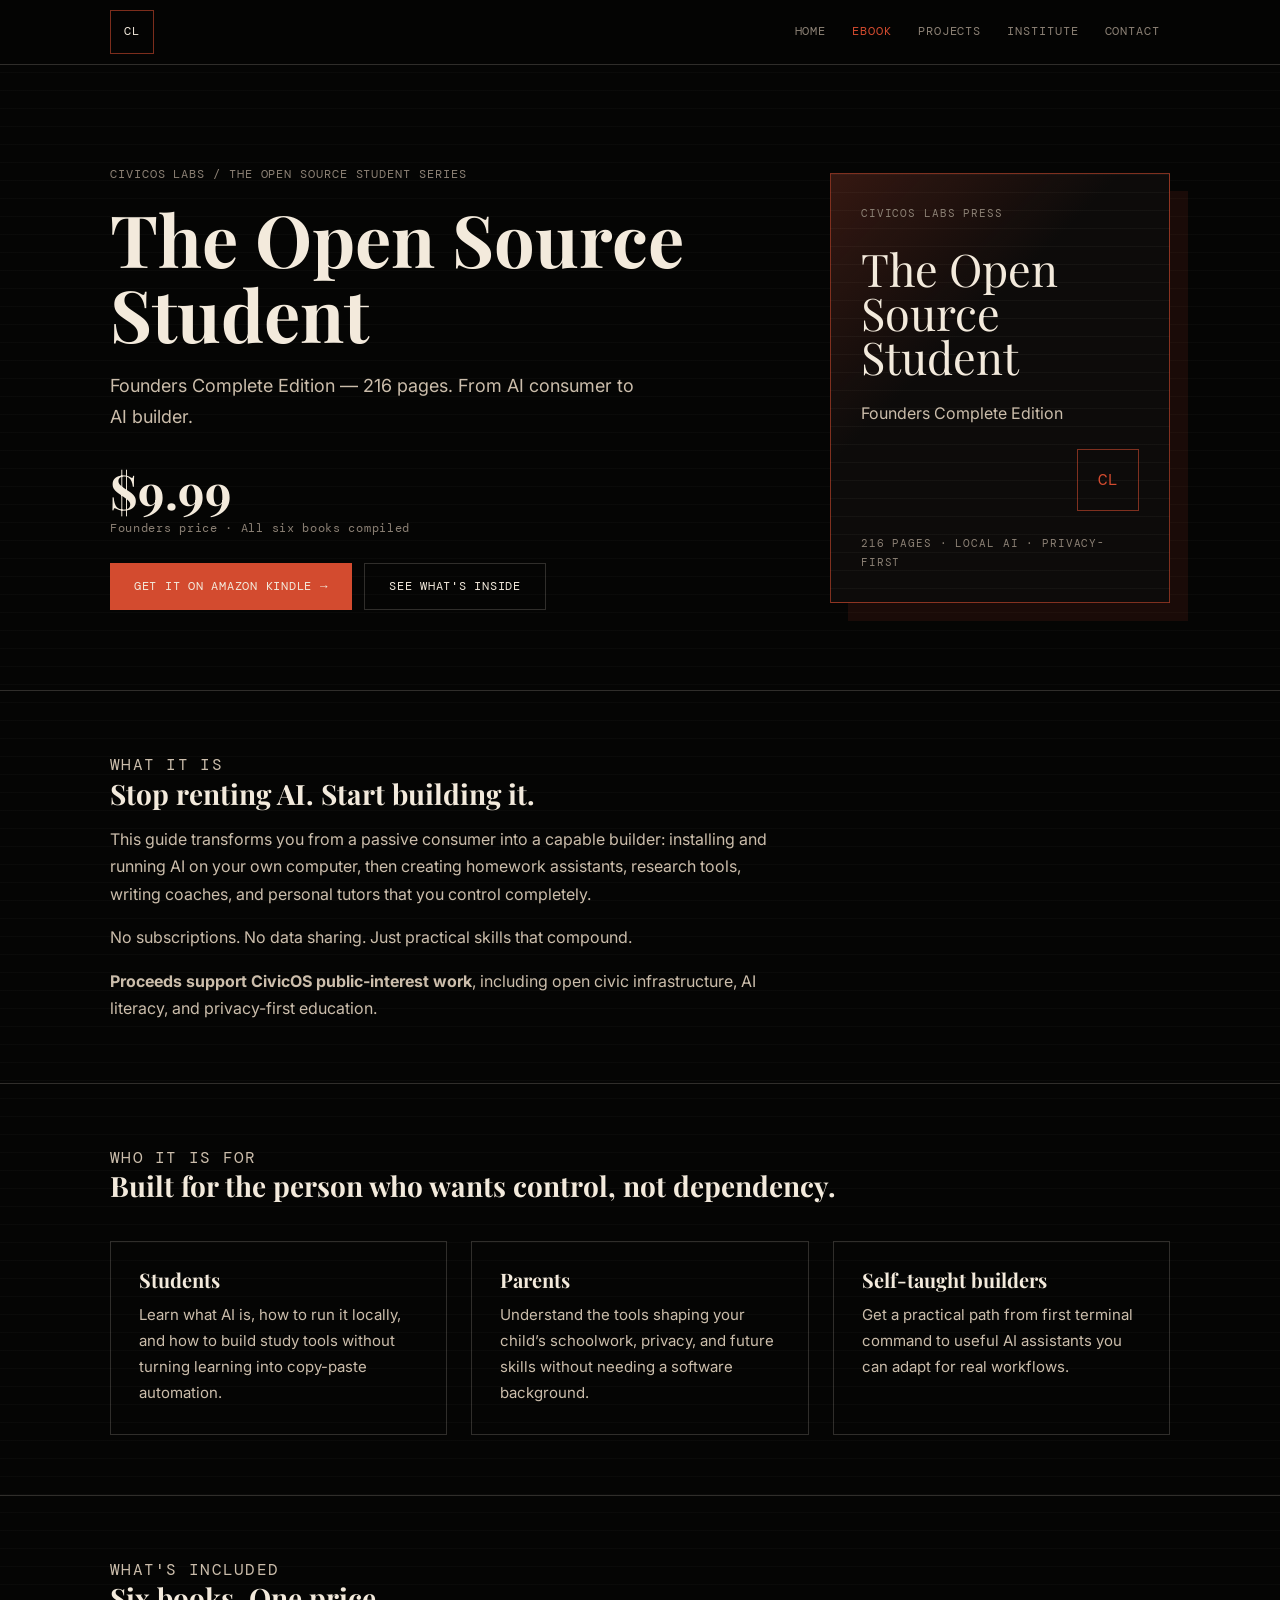
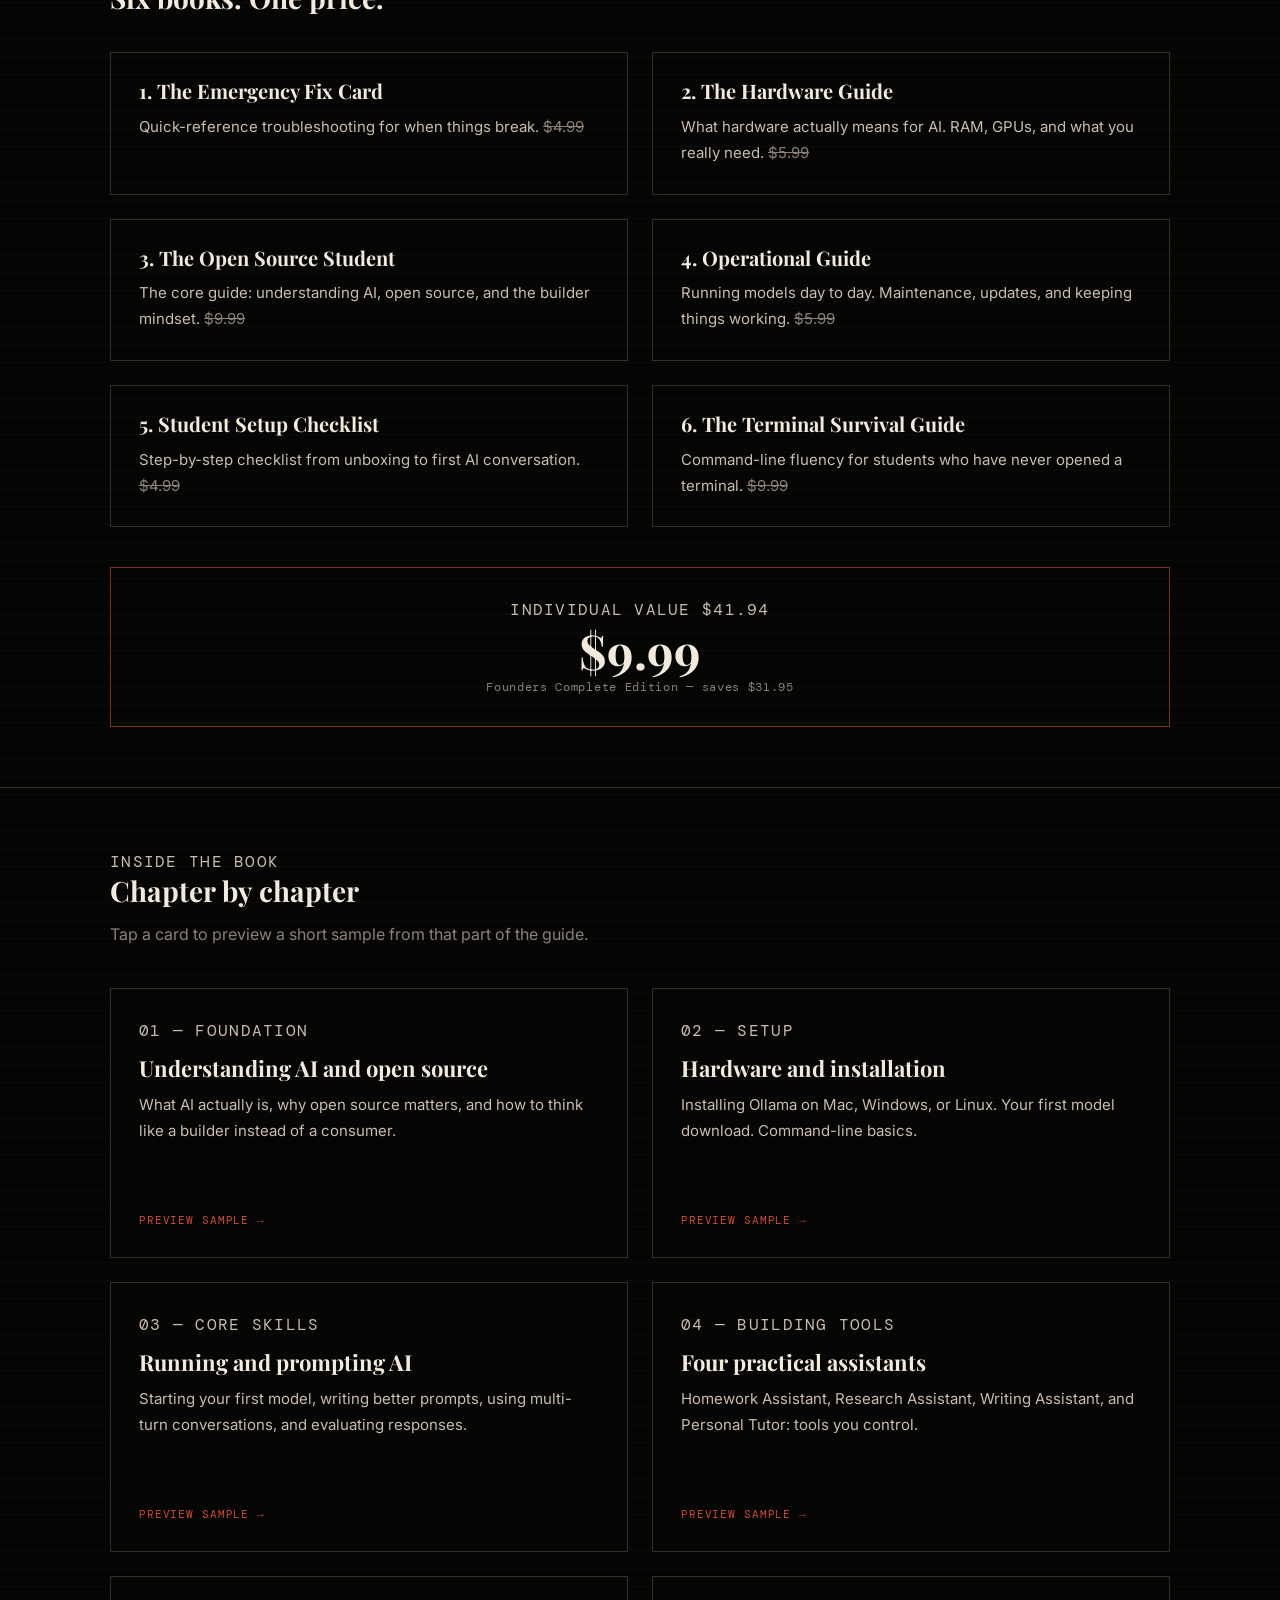
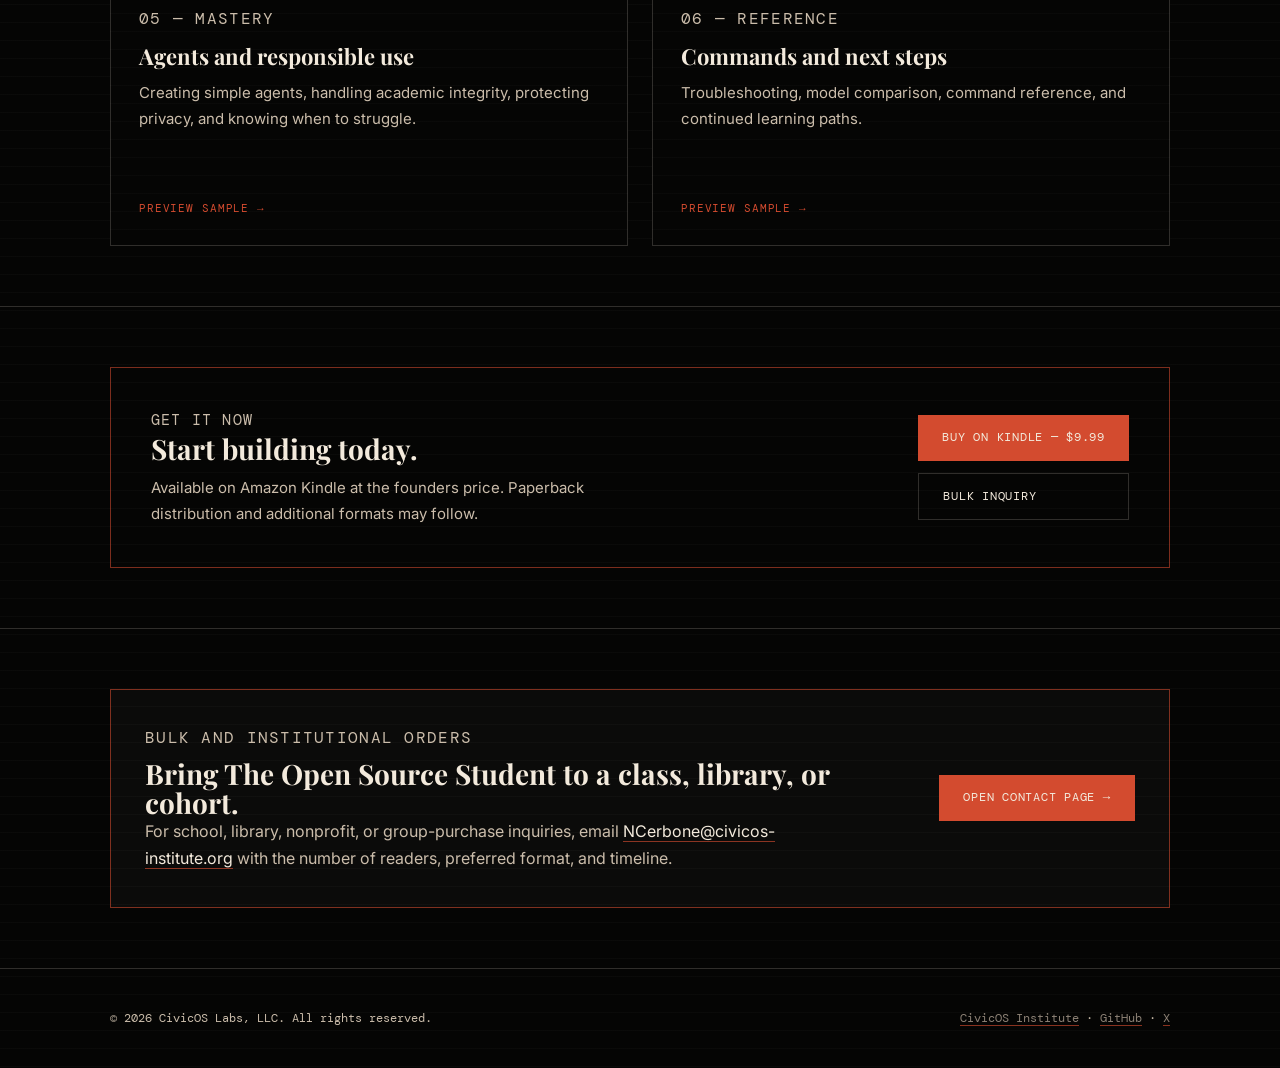
==== commit ca55e030: "Fix ebook bulk inquiry CTA" ====
--- a/ebook/index.html
+++ b/ebook/index.html
@@ -3,8 +3,19 @@
 <head>
     <meta charset="UTF-8">
     <meta name="viewport" content="width=device-width, initial-scale=1.0">
-    <meta name="description" content="The Open Source Student — From AI consumer to AI builder. 216 pages. $9.99.">
+    <meta name="description" content="The Open Source Student is a practical 216-page guide for students and families who want to install local AI, build useful assistants, and protect their privacy.">
+    <meta name="theme-color" content="#050504">
+    <link rel="canonical" href="https://civicoslabs.com/ebook/">
+    <meta property="og:type" content="product">
+    <meta property="og:title" content="The Open Source Student — CivicOS Labs">
+    <meta property="og:description" content="From AI consumer to AI builder. 216 pages. Founders price $9.99.">
+    <meta property="og:url" content="https://civicoslabs.com/ebook/">
+    <meta property="og:site_name" content="CivicOS Labs">
+    <meta name="twitter:card" content="summary">
+    <meta name="twitter:title" content="The Open Source Student — CivicOS Labs">
+    <meta name="twitter:description" content="Install local AI, build practical assistants, and learn the systems shaping school, work, and civic life.">
     <title>The Open Source Student — CivicOS Labs</title>
+    <link rel="icon" href="/favicon.svg" type="image/svg+xml">
     <link rel="stylesheet" href="../style.css">
     <link rel="preconnect" href="https://fonts.googleapis.com">
     <link rel="preconnect" href="https://fonts.gstatic.com" crossorigin>
@@ -16,27 +27,36 @@
             <a href="/" class="logo" aria-label="CivicOS Labs home">CL</a>
             <div class="nav-links">
                 <a href="/">Home</a>
-                <a href="/ebook/">Ebook</a>
-                <a href="/formation/">Formation</a>
-                <a href="https://civicos-institute.org/">Institute</a>
-                <a href="https://github.com/CivicOSInstitute">GitHub</a>
+                <a href="/ebook/" class="active">Ebook</a>
+                <a href="/#projects">Projects</a>
+                <a href="https://civicos-institute.org/" class="nav-optional" target="_blank" rel="noopener">Institute</a>
+                <a href="mailto:NCerbone@civicos-institute.org?subject=The%20Open%20Source%20Student">Contact</a>
             </div>
         </div>
     </nav>
 
-    <header class="hero">
-        <div class="container">
-            <p class="eyebrow">CivicOS Labs / The Open Source Student Series</p>
-            <h1>The Open Source Student</h1>
-            <p class="tagline">Founders Complete Edition — 216 pages. From AI consumer to AI builder.</p>
-            <div style="margin: 24px 0;">
-                <span class="price-tag">$9.99</span>
-                <p class="price-note">Introductory pricing · All six books compiled</p>
-            </div>
-            <div class="btn-group">
-                <a href="https://www.amazon.com/dp/B0GQ5JM6LT" class="btn btn-primary">Get It on Amazon Kindle →</a>
-                <a href="/" class="btn btn-secondary">Back to CivicOS Labs</a>
-            </div>
+    <header class="hero hero-split">
+        <div class="container hero-grid">
+            <div>
+                <p class="eyebrow">CivicOS Labs / The Open Source Student Series</p>
+                <h1>The Open Source Student</h1>
+                <p class="tagline">Founders Complete Edition — 216 pages. From AI consumer to AI builder.</p>
+                <div class="price-block">
+                    <span class="price-tag">$9.99</span>
+                    <p class="price-note">Founders price · All six books compiled</p>
+                </div>
+                <div class="btn-group">
+                    <a href="https://www.amazon.com/dp/B0GQ5JM6LT" class="btn btn-primary" target="_blank" rel="noopener">Get it on Amazon Kindle →</a>
+                    <a href="#inside" class="btn btn-secondary">See what's inside</a>
+                </div>
+            </div>
+            <aside class="book-cover" aria-label="The Open Source Student book cover preview">
+                <div class="cover-kicker">CivicOS Labs Press</div>
+                <div class="cover-title">The Open Source Student</div>
+                <div class="cover-subtitle">Founders Complete Edition</div>
+                <div class="cover-mark">CL</div>
+                <div class="cover-footer">216 pages · Local AI · Privacy-first</div>
+            </aside>
         </div>
     </header>
 
@@ -48,48 +68,76 @@
                 <p class="section-label">What it is</p>
                 <h2>Stop renting AI. Start building it.</h2>
             </div>
-            <p style="max-width: 640px; margin-top: 16px;">This guide transforms you from a passive consumer into a capable builder — installing and running AI on your own computer, then creating homework assistants, research tools, writing coaches, and personal tutors that you control completely. No subscriptions. No data sharing. Just practical skills that compound.</p>
-            <p style="max-width: 640px; margin-top: 16px;"><strong>100% of proceeds fund CivicOS</strong> — building open civic infrastructure for the public good.</p>
+            <div class="content-narrow">
+                <p>This guide transforms you from a passive consumer into a capable builder: installing and running AI on your own computer, then creating homework assistants, research tools, writing coaches, and personal tutors that you control completely.</p>
+                <p>No subscriptions. No data sharing. Just practical skills that compound.</p>
+                <p><strong>Proceeds support CivicOS public-interest work</strong>, including open civic infrastructure, AI literacy, and privacy-first education.</p>
+            </div>
         </div>
     </section>
 
     <hr class="section-divider">
 
     <section>
+        <div class="container">
+            <div class="section-head">
+                <p class="section-label">Who it is for</p>
+                <h2>Built for the person who wants control, not dependency.</h2>
+            </div>
+            <div class="grid three-col">
+                <div class="card">
+                    <h3>Students</h3>
+                    <p>Learn what AI is, how to run it locally, and how to build study tools without turning learning into copy-paste automation.</p>
+                </div>
+                <div class="card">
+                    <h3>Parents</h3>
+                    <p>Understand the tools shaping your child’s schoolwork, privacy, and future skills without needing a software background.</p>
+                </div>
+                <div class="card">
+                    <h3>Self-taught builders</h3>
+                    <p>Get a practical path from first terminal command to useful AI assistants you can adapt for real workflows.</p>
+                </div>
+            </div>
+        </div>
+    </section>
+
+    <hr class="section-divider">
+
+    <section id="inside">
         <div class="container">
             <div class="section-head">
                 <p class="section-label">What's included</p>
                 <h2>Six books. One price.</h2>
             </div>
-            <div class="grid two-col" style="margin-top: 32px;">
-                <div class="card">
-                    <h3>① The Emergency Fix Card</h3>
-                    <p>Quick-reference troubleshooting for when things break. <span style="color: var(--ash); text-decoration: line-through;">$4.99</span></p>
-                </div>
-                <div class="card">
-                    <h3>② The Hardware Guide</h3>
-                    <p>What hardware actually means for AI. RAM, GPUs, and what you really need. <span style="color: var(--ash); text-decoration: line-through;">$5.99</span></p>
-                </div>
-                <div class="card">
-                    <h3>③ The Open Source Student</h3>
-                    <p>The core guide — understanding AI, open source, and the builder mindset. <span style="color: var(--ash); text-decoration: line-through;">$9.99</span></p>
-                </div>
-                <div class="card">
-                    <h3>④ Operational Guide</h3>
-                    <p>Running models day-to-day. Maintenance, updates, and keeping things working. <span style="color: var(--ash); text-decoration: line-through;">$5.99</span></p>
-                </div>
-                <div class="card">
-                    <h3>⑤ Student Setup Checklist</h3>
-                    <p>Step-by-step checklist from unboxing to first AI conversation. <span style="color: var(--ash); text-decoration: line-through;">$4.99</span></p>
-                </div>
-                <div class="card">
-                    <h3>⑥ The Terminal Survival Guide</h3>
-                    <p>Command-line fluency for students who have never opened a terminal. <span style="color: var(--ash); text-decoration: line-through;">$9.99</span></p>
-                </div>
-            </div>
-            <div style="text-align: center; margin-top: 40px; padding: 28px; border: 1px solid var(--line-strong);">
-                <p style="color: var(--ash); font-family: var(--mono); font-size: 0.78rem; letter-spacing: 0.06em; text-transform: uppercase;">Individual value $41.94</p>
-                <span class="price-tag" style="font-size: 36px;">$9.99</span>
+            <div class="grid two-col">
+                <div class="card">
+                    <h3>1. The Emergency Fix Card</h3>
+                    <p>Quick-reference troubleshooting for when things break. <span class="strike">$4.99</span></p>
+                </div>
+                <div class="card">
+                    <h3>2. The Hardware Guide</h3>
+                    <p>What hardware actually means for AI. RAM, GPUs, and what you really need. <span class="strike">$5.99</span></p>
+                </div>
+                <div class="card">
+                    <h3>3. The Open Source Student</h3>
+                    <p>The core guide: understanding AI, open source, and the builder mindset. <span class="strike">$9.99</span></p>
+                </div>
+                <div class="card">
+                    <h3>4. Operational Guide</h3>
+                    <p>Running models day to day. Maintenance, updates, and keeping things working. <span class="strike">$5.99</span></p>
+                </div>
+                <div class="card">
+                    <h3>5. Student Setup Checklist</h3>
+                    <p>Step-by-step checklist from unboxing to first AI conversation. <span class="strike">$4.99</span></p>
+                </div>
+                <div class="card">
+                    <h3>6. The Terminal Survival Guide</h3>
+                    <p>Command-line fluency for students who have never opened a terminal. <span class="strike">$9.99</span></p>
+                </div>
+            </div>
+            <div class="value-card">
+                <p class="section-label">Individual value $41.94</p>
+                <span class="price-tag">$9.99</span>
                 <p class="price-note">Founders Complete Edition — saves $31.95</p>
             </div>
         </div>
@@ -97,49 +145,110 @@
 
     <hr class="section-divider">
 
-    <section>
+    <section class="chapter-preview" aria-labelledby="chapter-preview-title">
         <div class="container">
             <div class="section-head">
                 <p class="section-label">Inside the book</p>
-                <h2>Chapter by chapter</h2>
-            </div>
-            <div class="grid two-col" style="margin-top: 32px;">
-                <div class="card">
-                    <p class="section-label" style="margin-bottom: 8px;">01 — Foundation</p>
-                    <h3>Understanding AI & Open Source</h3>
-                    <p>What AI actually is — without the hype. Why open source matters. The builder mindset.</p>
-                    <p style="color: var(--ash); font-family: var(--mono); font-size: 0.72rem; margin-top: 8px;">~36 pages</p>
-                </div>
-                <div class="card">
-                    <p class="section-label" style="margin-bottom: 8px;">02 — Setup</p>
-                    <h3>Hardware & Installation</h3>
-                    <p>Installing Ollama on Mac, Windows, or Linux. Your first model download. Command-line basics.</p>
-                    <p style="color: var(--ash); font-family: var(--mono); font-size: 0.72rem; margin-top: 8px;">~28 pages</p>
-                </div>
-                <div class="card">
-                    <p class="section-label" style="margin-bottom: 8px;">03 — Core Skills</p>
-                    <h3>Running & Prompting AI</h3>
-                    <p>Starting your first model. Good prompts. Multi-turn conversations. Evaluating responses.</p>
-                    <p style="color: var(--ash); font-family: var(--mono); font-size: 0.72rem; margin-top: 8px;">~32 pages</p>
-                </div>
-                <div class="card">
-                    <p class="section-label" style="margin-bottom: 8px;">04 — Building Tools</p>
-                    <h3>Four Practical Assistants</h3>
-                    <p>Homework Assistant, Research Assistant, Writing Assistant, Personal Tutor — tools you control.</p>
-                    <p style="color: var(--ash); font-family: var(--mono); font-size: 0.72rem; margin-top: 8px;">~64 pages</p>
-                </div>
-                <div class="card">
-                    <p class="section-label" style="margin-bottom: 8px;">05 — Agents & Mastery</p>
-                    <h3>AI Agents & Responsible Use</h3>
-                    <p>Creating agents. Academic integrity. Privacy, ethics, and knowing when to struggle.</p>
-                    <p style="color: var(--ash); font-family: var(--mono); font-size: 0.72rem; margin-top: 8px;">~32 pages</p>
-                </div>
-                <div class="card">
-                    <p class="section-label" style="margin-bottom: 8px;">06 — Appendix</p>
-                    <h3>Reference & Next Steps</h3>
-                    <p>Command reference, troubleshooting, model comparison, and continued learning paths.</p>
-                    <p style="color: var(--ash); font-family: var(--mono); font-size: 0.72rem; margin-top: 8px;">~24 pages</p>
-                </div>
+                <h2 id="chapter-preview-title">Chapter by chapter</h2>
+                <p>Tap a card to preview a short sample from that part of the guide.</p>
+            </div>
+            <div class="grid two-col chapter-flip-grid" data-flip-group>
+                <article class="flip-card" role="button" tabindex="0" aria-pressed="false">
+                    <div class="flip-card-inner">
+                        <div class="flip-face flip-front">
+                            <p class="section-label">01 — Foundation</p>
+                            <h3>Understanding AI and open source</h3>
+                            <p>What AI actually is, why open source matters, and how to think like a builder instead of a consumer.</p>
+                            <span class="flip-hint">Preview sample →</span>
+                        </div>
+                        <div class="flip-face flip-back">
+                            <p class="section-label">Sample</p>
+                            <h3>The builder shift</h3>
+                            <p>Most people meet AI as a rented chat window. Builders ask a different first question: where does the model run, what data touches it, and what can I make it do on my own machine?</p>
+                            <span class="flip-hint">Click another card to reset</span>
+                        </div>
+                    </div>
+                </article>
+                <article class="flip-card" role="button" tabindex="0" aria-pressed="false">
+                    <div class="flip-card-inner">
+                        <div class="flip-face flip-front">
+                            <p class="section-label">02 — Setup</p>
+                            <h3>Hardware and installation</h3>
+                            <p>Installing Ollama on Mac, Windows, or Linux. Your first model download. Command-line basics.</p>
+                            <span class="flip-hint">Preview sample →</span>
+                        </div>
+                        <div class="flip-face flip-back">
+                            <p class="section-label">Sample</p>
+                            <h3>Your first local model</h3>
+                            <p>Installation is not the finish line. The real moment is when you run a model locally, ask a question, and realize the response did not leave your computer to exist.</p>
+                            <span class="flip-hint">Click another card to reset</span>
+                        </div>
+                    </div>
+                </article>
+                <article class="flip-card" role="button" tabindex="0" aria-pressed="false">
+                    <div class="flip-card-inner">
+                        <div class="flip-face flip-front">
+                            <p class="section-label">03 — Core skills</p>
+                            <h3>Running and prompting AI</h3>
+                            <p>Starting your first model, writing better prompts, using multi-turn conversations, and evaluating responses.</p>
+                            <span class="flip-hint">Preview sample →</span>
+                        </div>
+                        <div class="flip-face flip-back">
+                            <p class="section-label">Sample</p>
+                            <h3>Prompting as a skill</h3>
+                            <p>A good prompt is not magic phrasing. It is a clear assignment: role, goal, context, constraints, and a way to check whether the answer is useful.</p>
+                            <span class="flip-hint">Click another card to reset</span>
+                        </div>
+                    </div>
+                </article>
+                <article class="flip-card" role="button" tabindex="0" aria-pressed="false">
+                    <div class="flip-card-inner">
+                        <div class="flip-face flip-front">
+                            <p class="section-label">04 — Building tools</p>
+                            <h3>Four practical assistants</h3>
+                            <p>Homework Assistant, Research Assistant, Writing Assistant, and Personal Tutor: tools you control.</p>
+                            <span class="flip-hint">Preview sample →</span>
+                        </div>
+                        <div class="flip-face flip-back">
+                            <p class="section-label">Sample</p>
+                            <h3>The homework assistant</h3>
+                            <p>The goal is not to give students answers faster. The goal is to create a tool that asks better questions, reveals the next step, and keeps the learning in the student’s hands.</p>
+                            <span class="flip-hint">Click another card to reset</span>
+                        </div>
+                    </div>
+                </article>
+                <article class="flip-card" role="button" tabindex="0" aria-pressed="false">
+                    <div class="flip-card-inner">
+                        <div class="flip-face flip-front">
+                            <p class="section-label">05 — Mastery</p>
+                            <h3>Agents and responsible use</h3>
+                            <p>Creating simple agents, handling academic integrity, protecting privacy, and knowing when to struggle.</p>
+                            <span class="flip-hint">Preview sample →</span>
+                        </div>
+                        <div class="flip-face flip-back">
+                            <p class="section-label">Sample</p>
+                            <h3>Responsibility is design</h3>
+                            <p>Responsible AI use is not a warning label at the end. It is built into the tool: what it refuses to do, what it explains, and when it sends you back to your own effort.</p>
+                            <span class="flip-hint">Click another card to reset</span>
+                        </div>
+                    </div>
+                </article>
+                <article class="flip-card" role="button" tabindex="0" aria-pressed="false">
+                    <div class="flip-card-inner">
+                        <div class="flip-face flip-front">
+                            <p class="section-label">06 — Reference</p>
+                            <h3>Commands and next steps</h3>
+                            <p>Troubleshooting, model comparison, command reference, and continued learning paths.</p>
+                            <span class="flip-hint">Preview sample →</span>
+                        </div>
+                        <div class="flip-face flip-back">
+                            <p class="section-label">Sample</p>
+                            <h3>When something breaks</h3>
+                            <p>Debugging starts with the smallest honest observation: what command did you run, what changed, what message appeared, and what is the next smallest thing you can test?</p>
+                            <span class="flip-hint">Click another card to reset</span>
+                        </div>
+                    </div>
+                </article>
             </div>
         </div>
     </section>
@@ -152,19 +261,73 @@
                 <div>
                     <p class="eyebrow">Get it now</p>
                     <h2>Start building today.</h2>
-                    <p>Available on Amazon Kindle. Paperback also available. 100% of proceeds fund CivicOS.</p>
+                    <p>Available on Amazon Kindle at the founders price. Paperback distribution and additional formats may follow.</p>
                 </div>
                 <div class="book-cta-actions">
-                    <a href="https://www.amazon.com/dp/B0GQ5JM6LT" class="btn btn-primary">Buy on Kindle — $9.99</a>
-                </div>
+                    <a href="https://www.amazon.com/dp/B0GQ5JM6LT" class="btn btn-primary" target="_blank" rel="noopener">Buy on Kindle — $9.99</a>
+                    <a href="#bulk-inquiry" class="btn btn-secondary">Bulk inquiry</a>
+                </div>
+            </div>
+        </div>
+    </section>
+
+    <hr class="section-divider">
+
+    <section id="bulk-inquiry">
+        <div class="container">
+            <div class="contact-strip">
+                <div>
+                    <p class="section-label">Bulk and institutional orders</p>
+                    <h2>Bring The Open Source Student to a class, library, or cohort.</h2>
+                    <p>For school, library, nonprofit, or group-purchase inquiries, email <a href="mailto:NCerbone@civicos-institute.org?subject=The%20Open%20Source%20Student%20bulk%20inquiry">NCerbone@civicos-institute.org</a> with the number of readers, preferred format, and timeline.</p>
+                </div>
+                <a href="https://civicos-institute.org/contact/" class="btn btn-primary" target="_blank" rel="noopener">Open contact page →</a>
             </div>
         </div>
     </section>
 
     <footer>
-        <div class="container">
-            <p>&copy; 2026 CivicOS Labs, LLC. All rights reserved. · <a href="https://civicos-institute.org/">CivicOS Institute</a> · <a href="https://github.com/CivicOSInstitute">GitHub</a> · <a href="https://x.com/CivicOSInstitut">X</a></p>
+        <div class="container footer-grid">
+            <p>&copy; 2026 CivicOS Labs, LLC. All rights reserved.</p>
+            <p><a href="https://civicos-institute.org/" target="_blank" rel="noopener">CivicOS Institute</a> · <a href="https://github.com/CivicOSInstitute" target="_blank" rel="noopener">GitHub</a> · <a href="https://x.com/CivicOSInstitut" target="_blank" rel="noopener">X</a></p>
         </div>
     </footer>
+    <script>
+        document.querySelectorAll('[data-flip-group]').forEach((group) => {
+            const cards = Array.from(group.querySelectorAll('.flip-card'));
+            const syncCardState = (card) => {
+                const isOpen = card.classList.contains('is-flipped');
+                card.setAttribute('aria-pressed', String(isOpen));
+                card.querySelector('.flip-front')?.setAttribute('aria-hidden', String(isOpen));
+                card.querySelector('.flip-back')?.setAttribute('aria-hidden', String(!isOpen));
+            };
+            const closeCards = (except) => {
+                cards.forEach((card) => {
+                    if (card !== except) {
+                        card.classList.remove('is-flipped');
+                        syncCardState(card);
+                    }
+                });
+            };
+
+            cards.forEach((card) => {
+                syncCardState(card);
+                const toggleCard = () => {
+                    const willOpen = !card.classList.contains('is-flipped');
+                    closeCards(card);
+                    card.classList.toggle('is-flipped', willOpen);
+                    syncCardState(card);
+                };
+
+                card.addEventListener('click', toggleCard);
+                card.addEventListener('keydown', (event) => {
+                    if (event.key === 'Enter' || event.key === ' ') {
+                        event.preventDefault();
+                        toggleCard();
+                    }
+                });
+            });
+        });
+    </script>
 </body>
 </html>
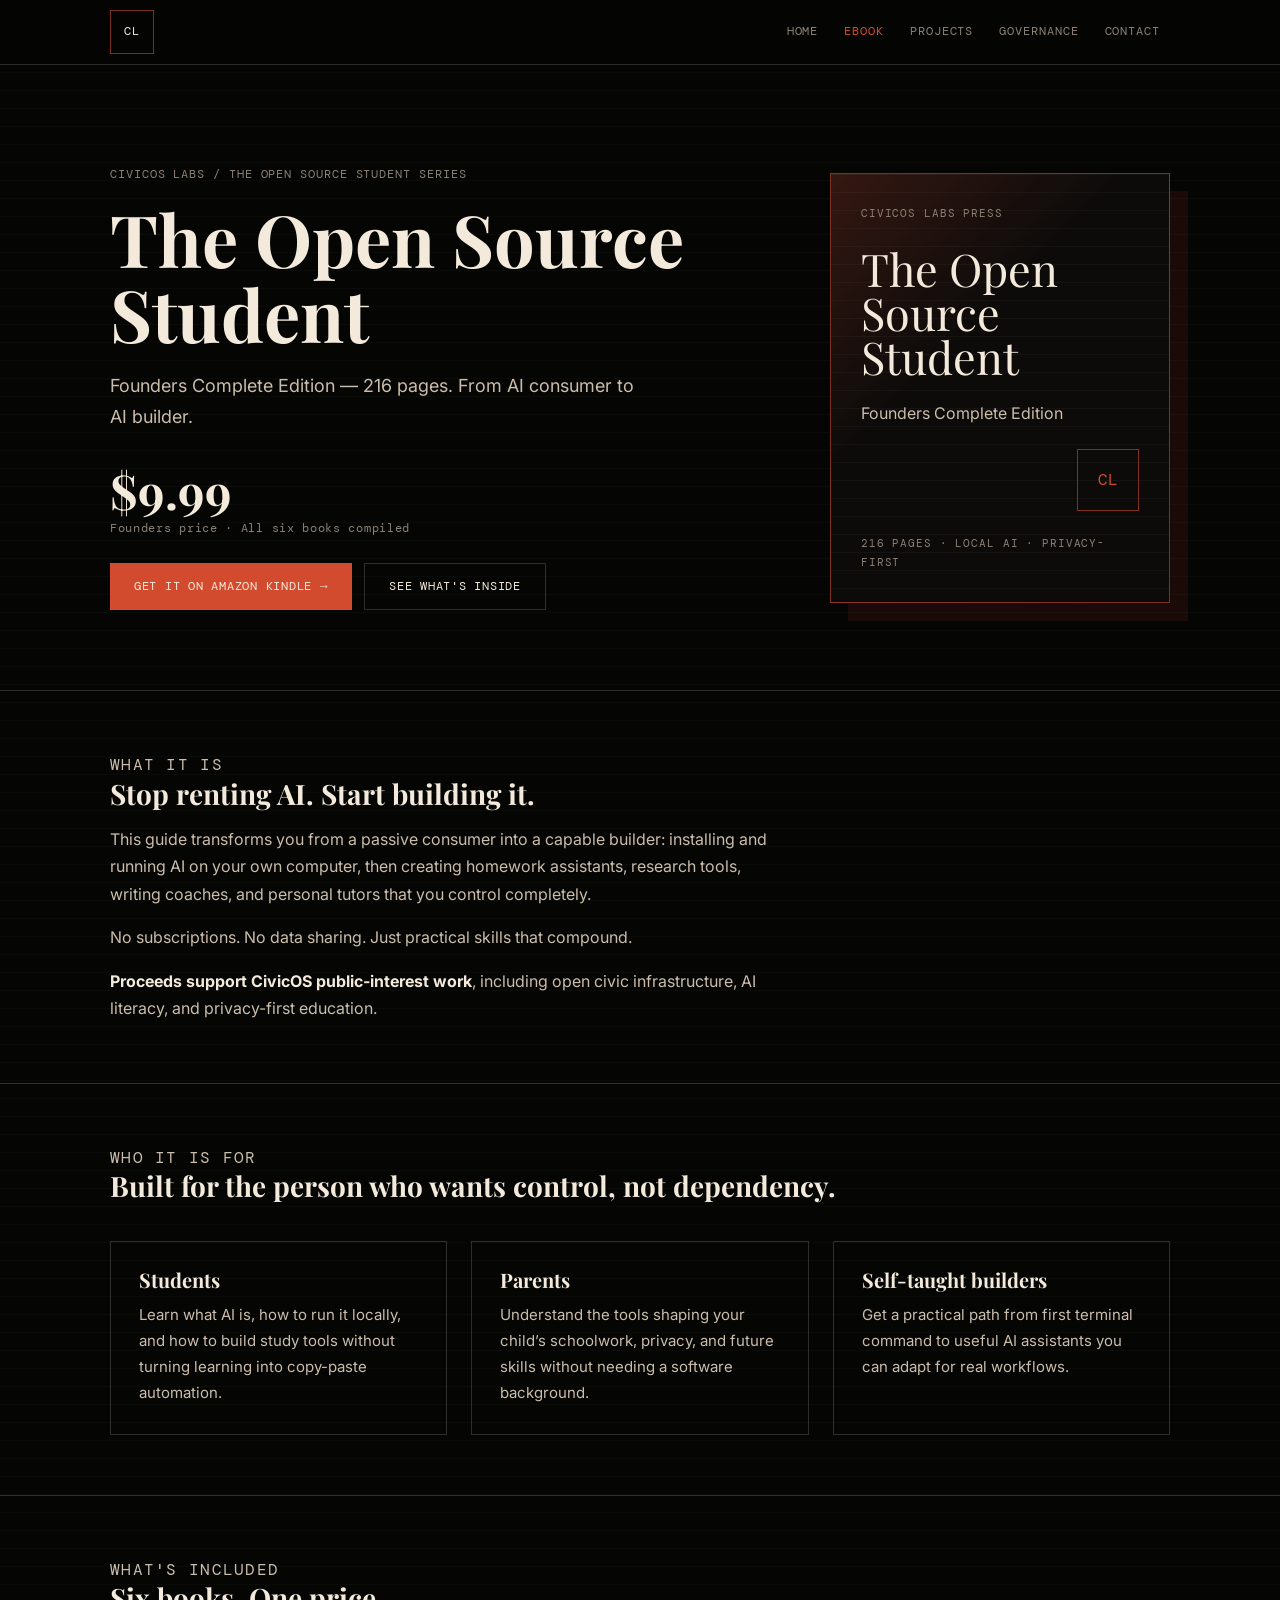
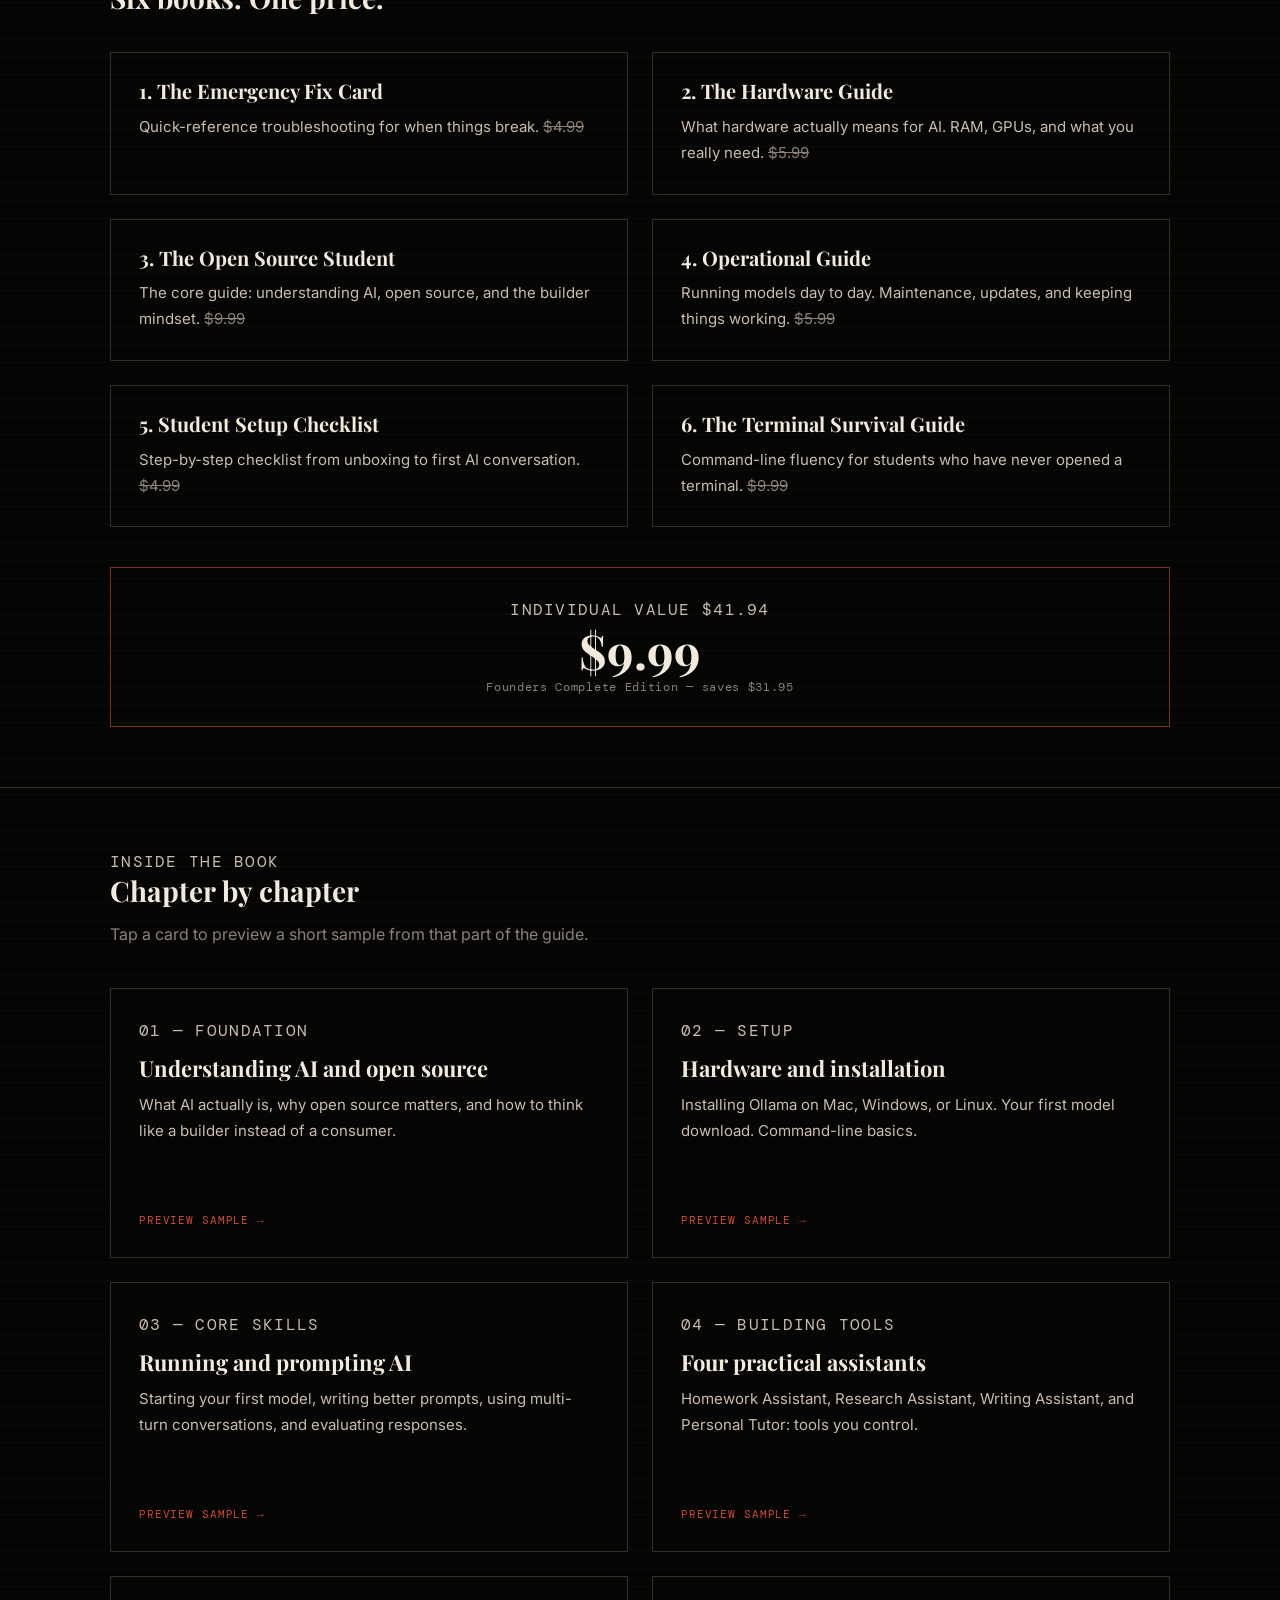
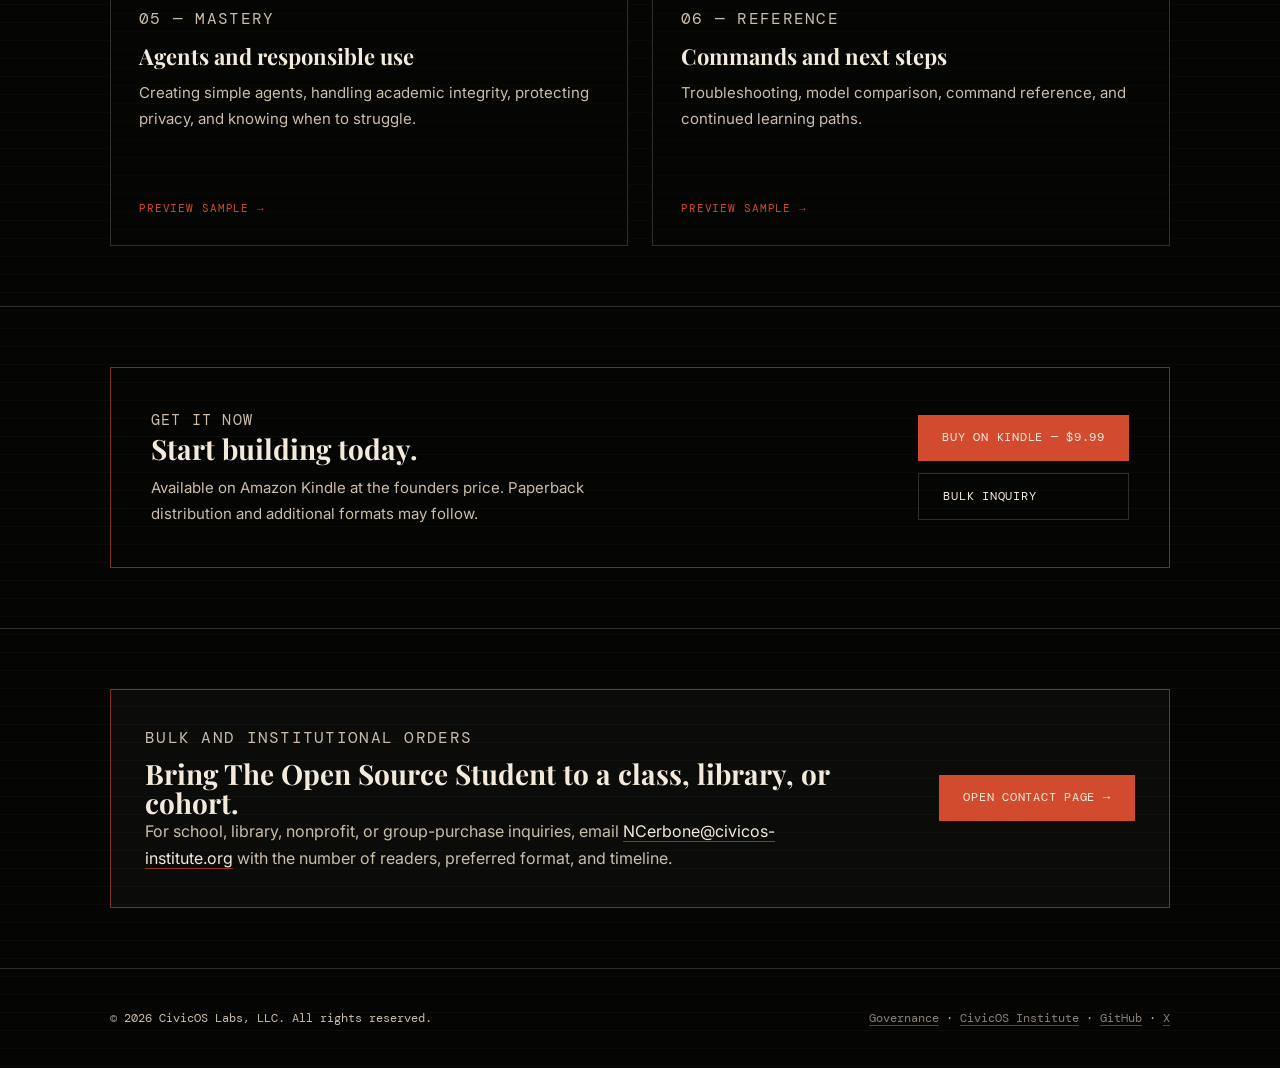
==== commit 3986a416: "Merge remote-tracking branch 'origin/main' # Conflicts: #	ebook/index.html #	index.html" ====
--- a/ebook/index.html
+++ b/ebook/index.html
@@ -29,7 +29,7 @@
                 <a href="/">Home</a>
                 <a href="/ebook/" class="active">Ebook</a>
                 <a href="/#projects">Projects</a>
-                <a href="https://civicos-institute.org/" class="nav-optional" target="_blank" rel="noopener">Institute</a>
+                <a href="/governance/">Governance</a>
                 <a href="mailto:NCerbone@civicos-institute.org?subject=The%20Open%20Source%20Student">Contact</a>
             </div>
         </div>
@@ -289,7 +289,7 @@
     <footer>
         <div class="container footer-grid">
             <p>&copy; 2026 CivicOS Labs, LLC. All rights reserved.</p>
-            <p><a href="https://civicos-institute.org/" target="_blank" rel="noopener">CivicOS Institute</a> · <a href="https://github.com/CivicOSInstitute" target="_blank" rel="noopener">GitHub</a> · <a href="https://x.com/CivicOSInstitut" target="_blank" rel="noopener">X</a></p>
+            <p><a href="/governance/">Governance</a> · <a href="https://civicos-institute.org/" target="_blank" rel="noopener">CivicOS Institute</a> · <a href="https://github.com/CivicOSInstitute" target="_blank" rel="noopener">GitHub</a> · <a href="https://x.com/CivicOSInstitut" target="_blank" rel="noopener">X</a></p>
         </div>
     </footer>
     <script>
--- a/style.css
+++ b/style.css
@@ -228,6 +228,7 @@
 }
 
 .content-narrow p + p { margin-top: 16px; }
+.content-narrow strong { color: var(--paper); }
 
 .price-tag {
     font-family: var(--serif); font-size: 48px; font-weight: 700;
@@ -298,6 +299,107 @@
     border: 1px solid var(--line-strong);
 }
 
+.status-grid {
+    display: grid;
+    grid-template-columns: repeat(4, 1fr);
+    gap: 18px;
+    margin-top: 36px;
+}
+
+.status-card {
+    min-height: 220px;
+    border: 1px solid var(--line);
+    padding: 24px;
+    background: rgba(243, 234, 220, 0.025);
+}
+
+.status-card span,
+.process-step > span,
+.timeline-row > span {
+    display: block;
+    color: var(--ember);
+    font-family: var(--mono);
+    font-size: 0.68rem;
+    letter-spacing: 0.08em;
+    text-transform: uppercase;
+}
+
+.status-card strong {
+    display: block;
+    color: var(--paper);
+    font-family: var(--serif);
+    font-size: 22px;
+    line-height: 1.08;
+    margin: 18px 0 12px;
+}
+
+.status-card p,
+.process-step p,
+.timeline-row p,
+.boundary-list p,
+.faq-item p {
+    font-size: 15px;
+}
+
+.process-list,
+.timeline-list,
+.boundary-list,
+.faq-list {
+    max-width: 860px;
+    margin-top: 36px;
+}
+
+.process-step,
+.timeline-row {
+    display: grid;
+    grid-template-columns: 74px minmax(0, 1fr);
+    gap: 24px;
+    padding: 22px 0;
+    border-bottom: 1px solid var(--line);
+}
+
+.process-step:first-child,
+.timeline-row:first-child {
+    border-top: 1px solid var(--line);
+}
+
+.process-step h3,
+.timeline-row h3,
+.faq-item h3 {
+    font-family: var(--sans);
+    font-size: 17px;
+    font-weight: 700;
+    line-height: 1.35;
+    margin-bottom: 6px;
+}
+
+.boundary-list {
+    display: grid;
+    grid-template-columns: repeat(2, 1fr);
+    gap: 18px;
+}
+
+.boundary-list > div {
+    border: 1px solid var(--line);
+    padding: 24px;
+    background: rgba(243, 234, 220, 0.02);
+}
+
+.boundary-list strong {
+    display: block;
+    color: var(--paper);
+    margin-bottom: 8px;
+}
+
+.faq-item {
+    padding: 22px 0;
+    border-bottom: 1px solid var(--line);
+}
+
+.faq-item:first-child {
+    border-top: 1px solid var(--line);
+}
+
 .chapter-preview .section-head p:not(.section-label) {
     color: var(--ash);
 }
@@ -413,6 +515,11 @@
         grid-template-columns: 1fr;
     }
 
+    .status-grid,
+    .boundary-list {
+        grid-template-columns: repeat(2, 1fr);
+    }
+
     .book-cover {
         max-width: 360px;
         min-height: 390px;
@@ -426,6 +533,15 @@
     .book-cta-card { flex-direction: column; align-items: flex-start; }
     .book-cta-actions { flex-direction: row; flex-wrap: wrap; }
     .disclosure-card, .contact-strip, .book-cta-card { padding: 28px; }
+    .status-grid,
+    .boundary-list {
+        grid-template-columns: 1fr;
+    }
+    .process-step,
+    .timeline-row {
+        grid-template-columns: 1fr;
+        gap: 10px;
+    }
 }
 
 @media (max-width: 560px) {
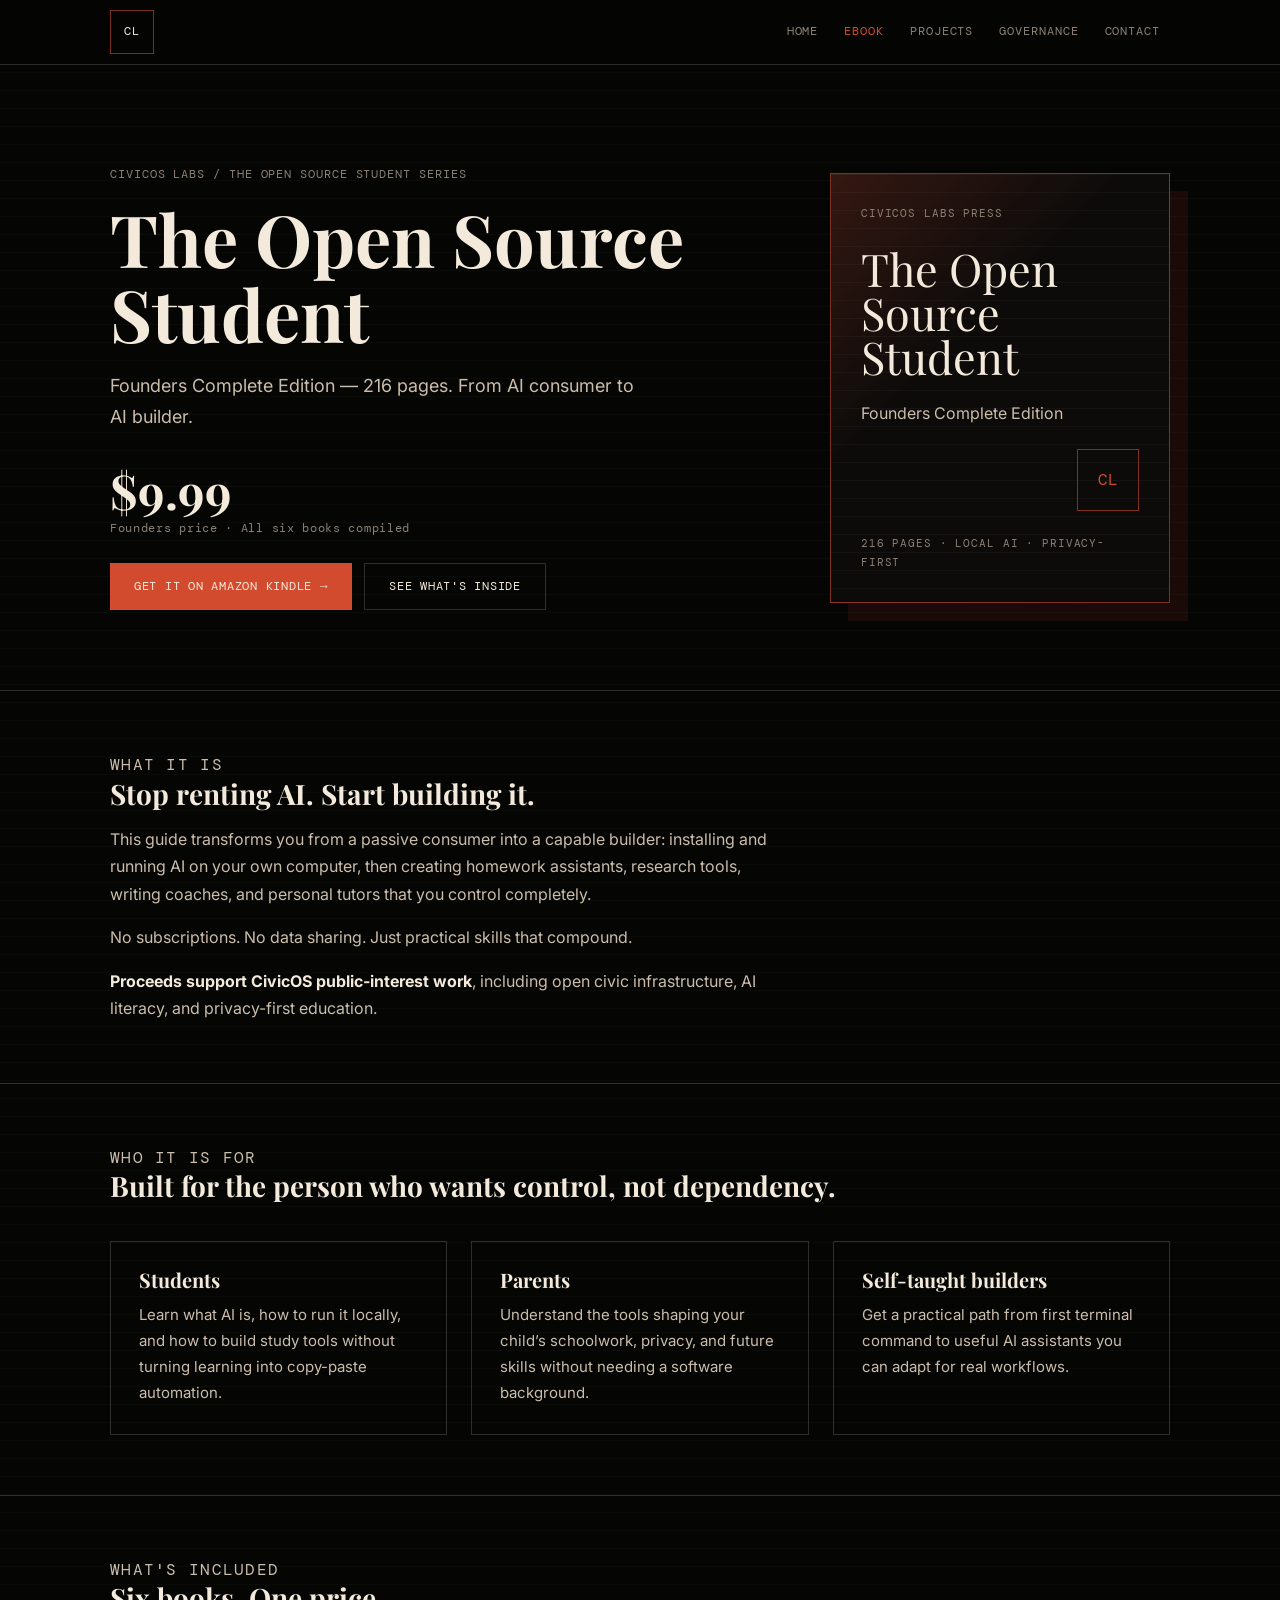
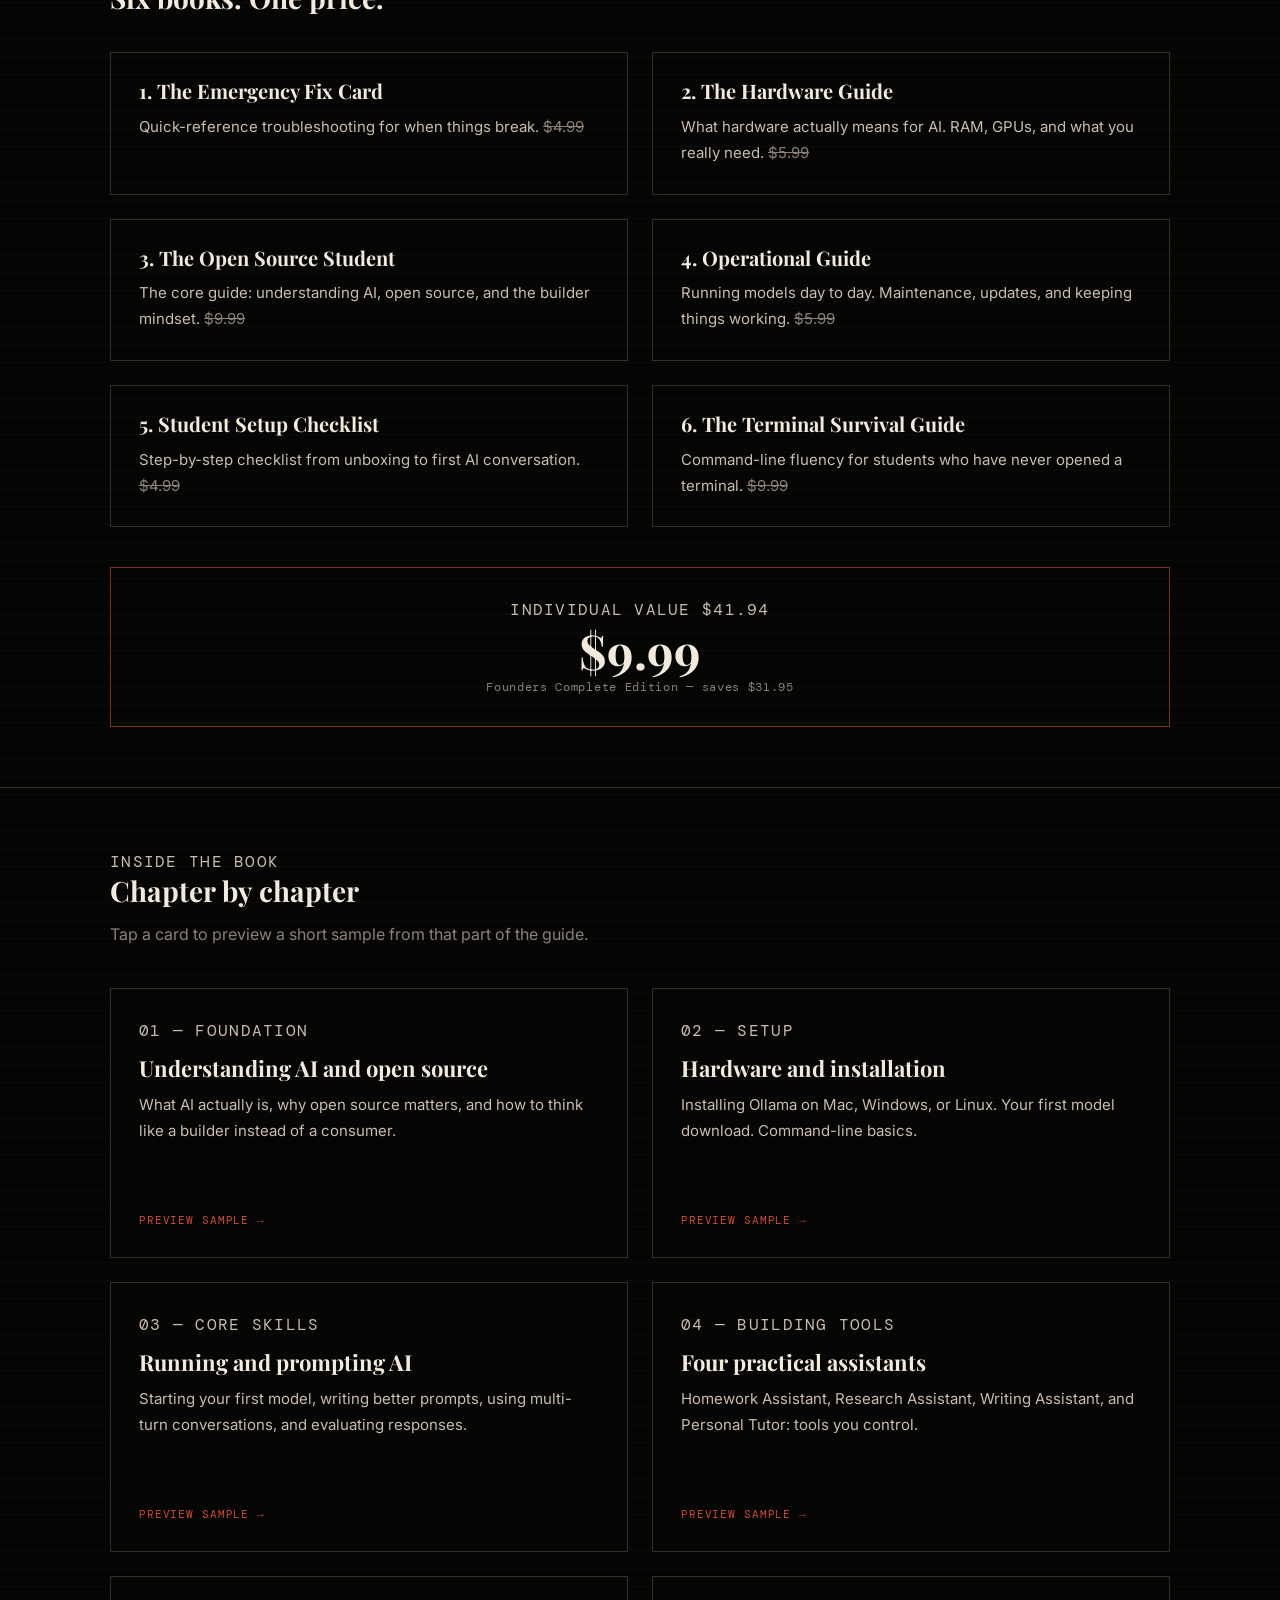
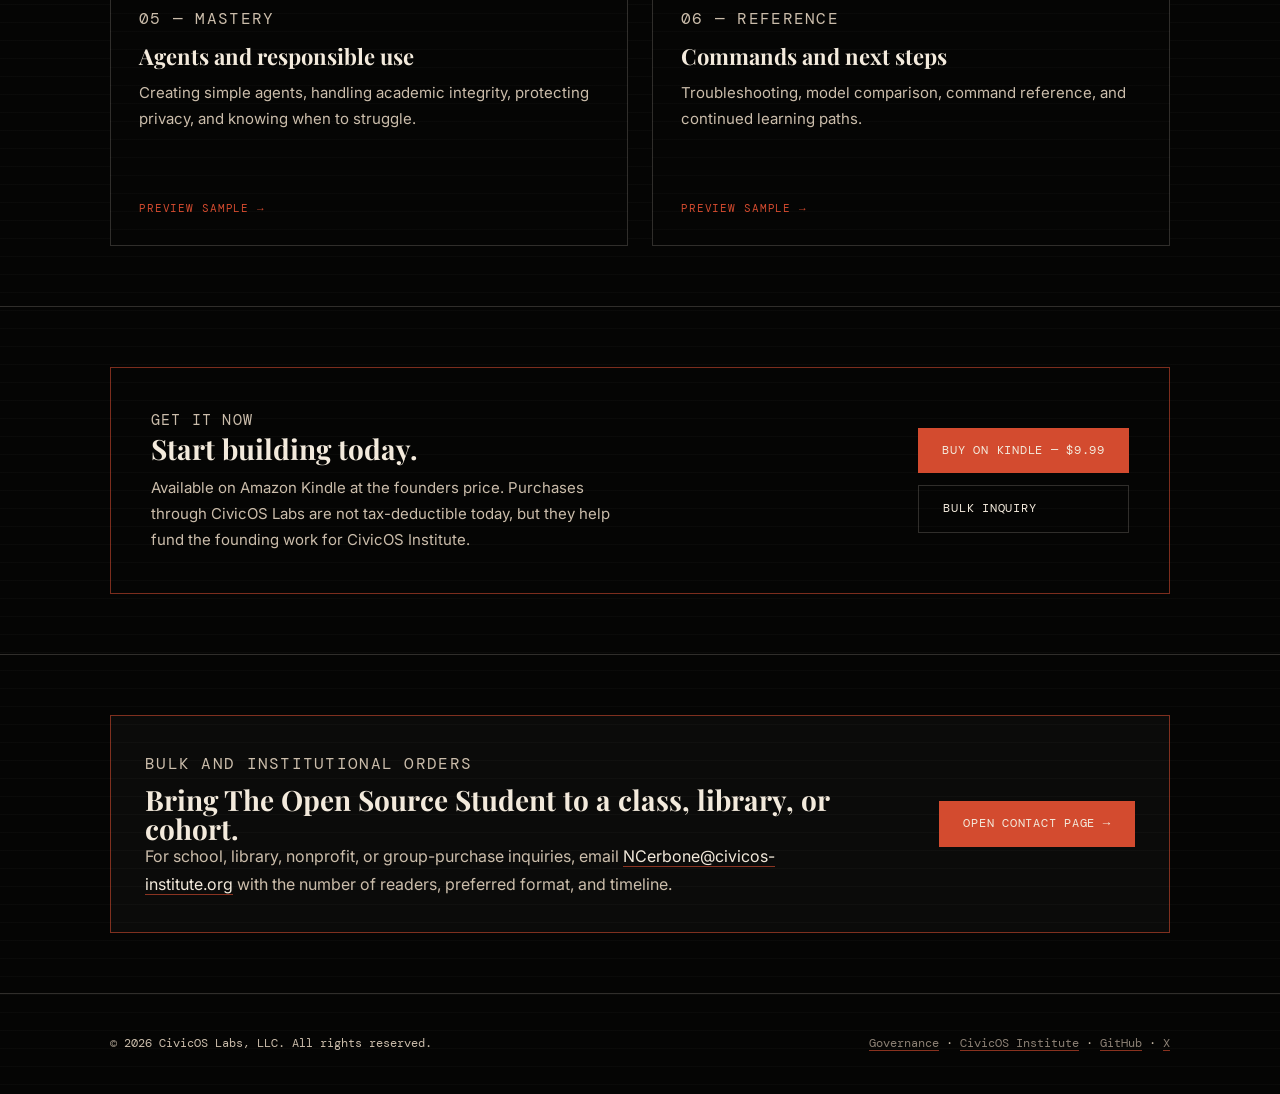
==== commit 7d01f387: "Clarify operational status and funding note" ====
--- a/ebook/index.html
+++ b/ebook/index.html
@@ -261,7 +261,7 @@
                 <div>
                     <p class="eyebrow">Get it now</p>
                     <h2>Start building today.</h2>
-                    <p>Available on Amazon Kindle at the founders price. Paperback distribution and additional formats may follow.</p>
+                    <p>Available on Amazon Kindle at the founders price. Purchases through CivicOS Labs are not tax-deductible today, but they help fund the founding work for CivicOS Institute.</p>
                 </div>
                 <div class="book-cta-actions">
                     <a href="https://www.amazon.com/dp/B0GQ5JM6LT" class="btn btn-primary" target="_blank" rel="noopener">Buy on Kindle — $9.99</a>
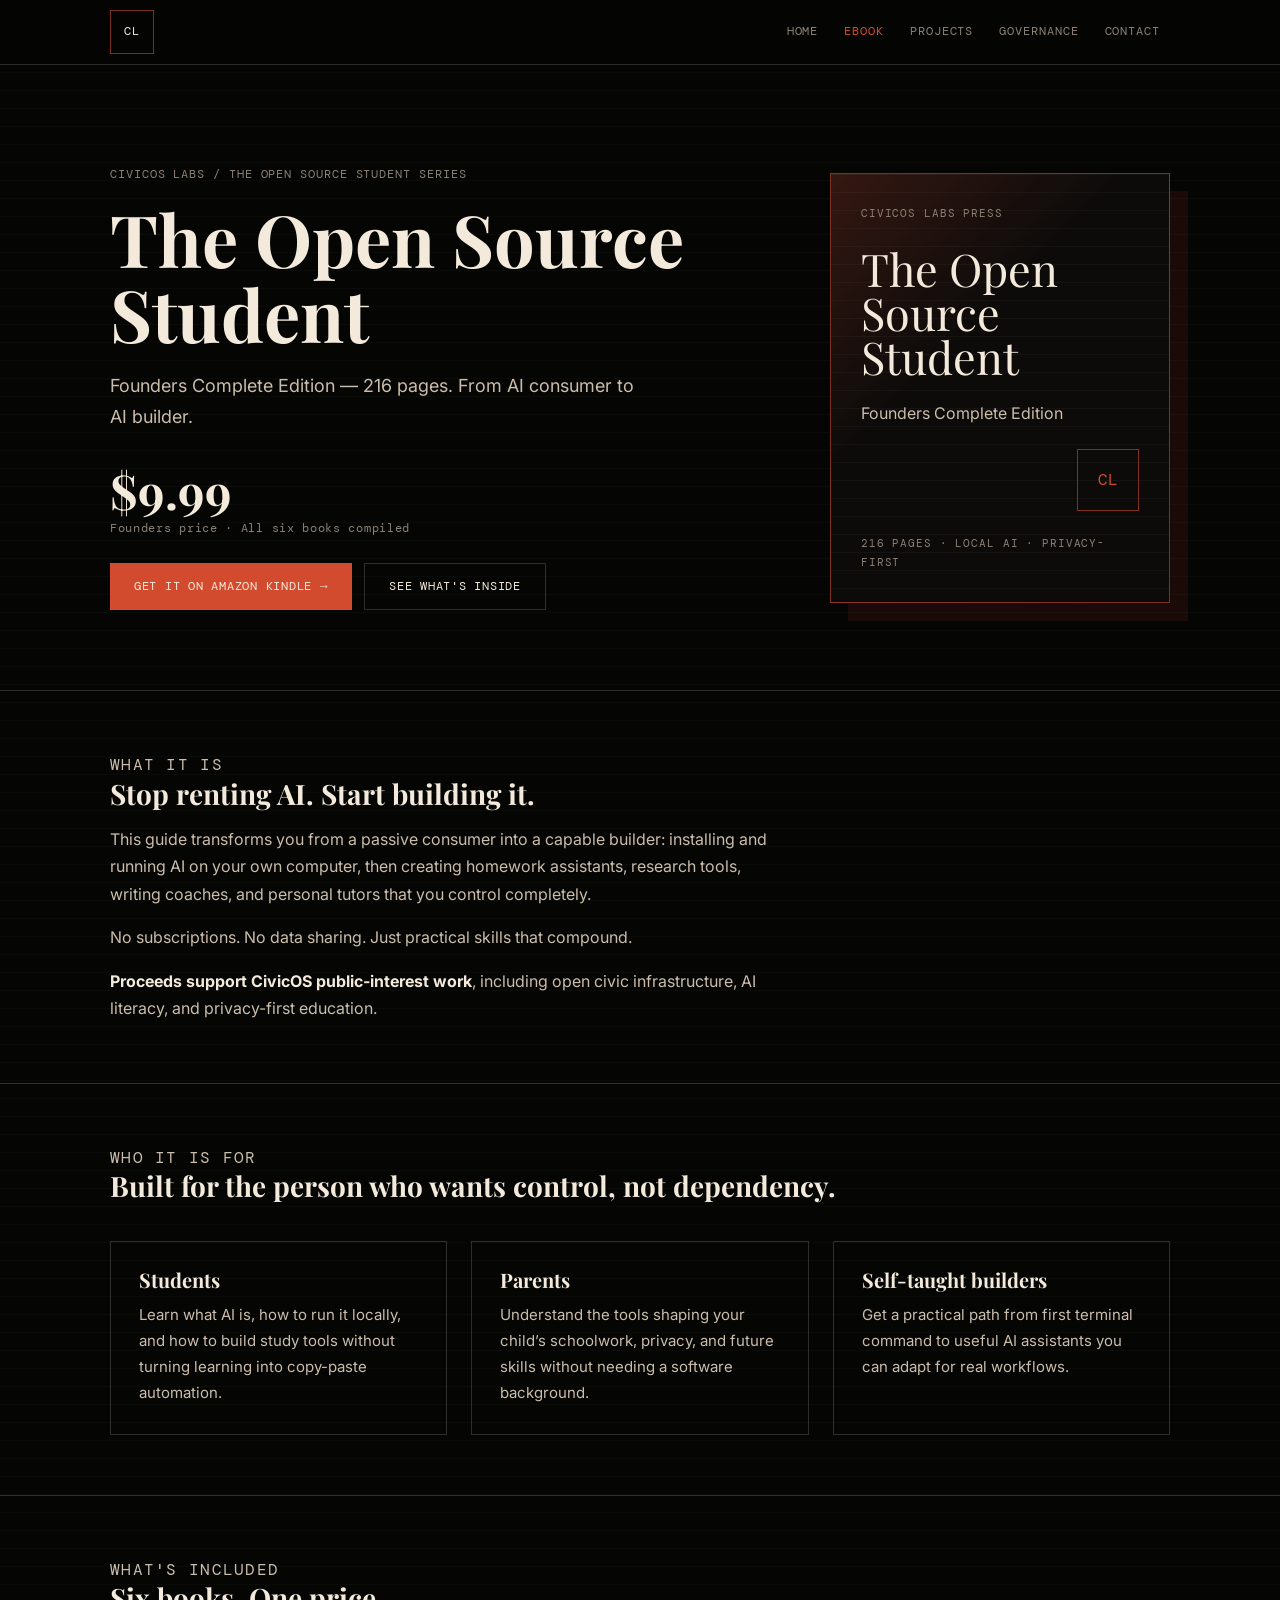
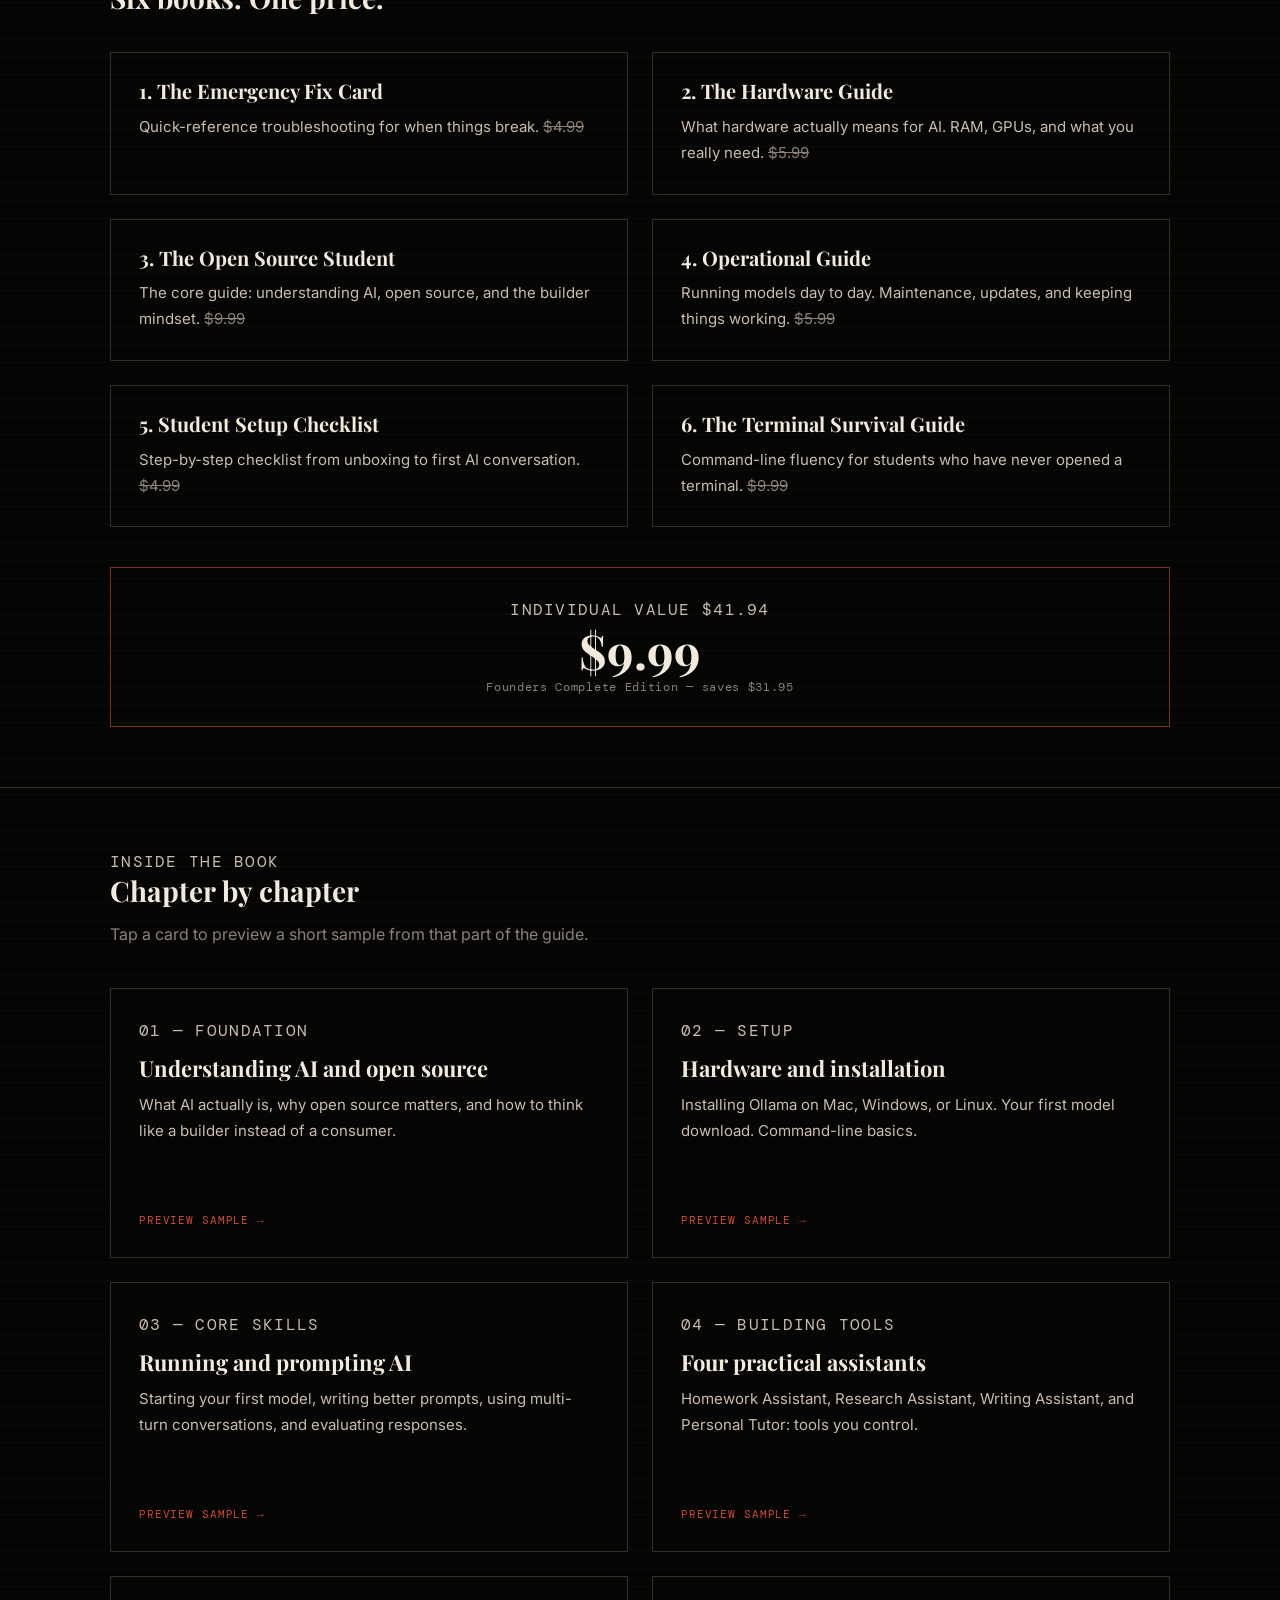
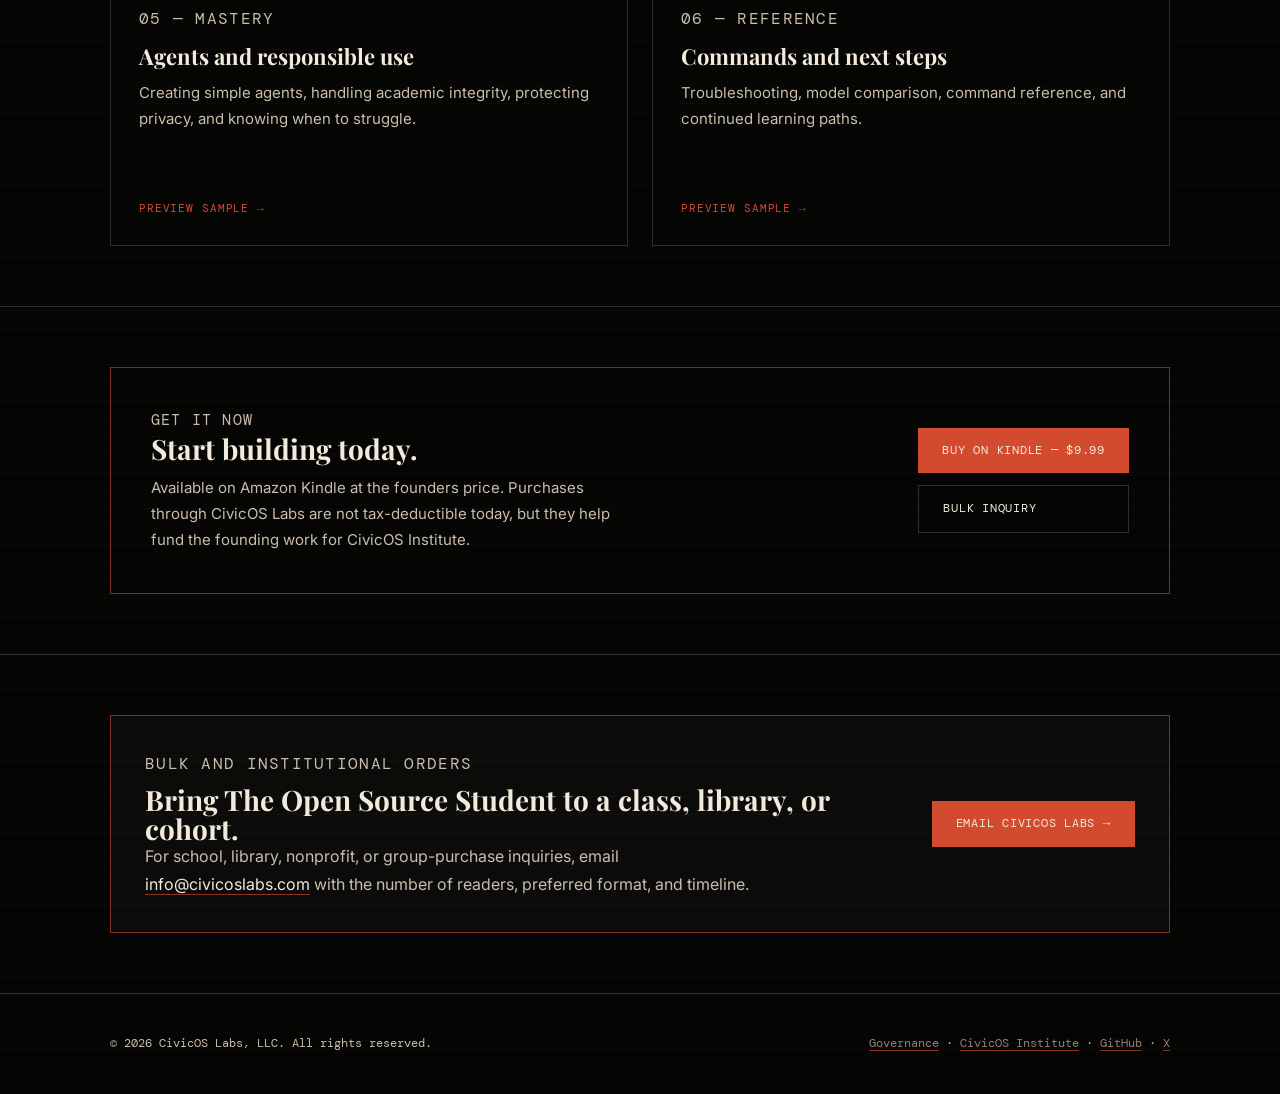
==== commit 1da6dbf8: "Use Labs public contact email" ====
--- a/ebook/index.html
+++ b/ebook/index.html
@@ -30,7 +30,7 @@
                 <a href="/ebook/" class="active">Ebook</a>
                 <a href="/#projects">Projects</a>
                 <a href="/governance/">Governance</a>
-                <a href="mailto:NCerbone@civicos-institute.org?subject=The%20Open%20Source%20Student">Contact</a>
+                <a href="mailto:info@civicoslabs.com?subject=The%20Open%20Source%20Student">Contact</a>
             </div>
         </div>
     </nav>
@@ -279,9 +279,9 @@
                 <div>
                     <p class="section-label">Bulk and institutional orders</p>
                     <h2>Bring The Open Source Student to a class, library, or cohort.</h2>
-                    <p>For school, library, nonprofit, or group-purchase inquiries, email <a href="mailto:NCerbone@civicos-institute.org?subject=The%20Open%20Source%20Student%20bulk%20inquiry">NCerbone@civicos-institute.org</a> with the number of readers, preferred format, and timeline.</p>
-                </div>
-                <a href="https://civicos-institute.org/contact/" class="btn btn-primary" target="_blank" rel="noopener">Open contact page →</a>
+                    <p>For school, library, nonprofit, or group-purchase inquiries, email <a href="mailto:info@civicoslabs.com?subject=The%20Open%20Source%20Student%20bulk%20inquiry">info@civicoslabs.com</a> with the number of readers, preferred format, and timeline.</p>
+                </div>
+                <a href="mailto:info@civicoslabs.com?subject=The%20Open%20Source%20Student%20bulk%20inquiry" class="btn btn-primary">Email CivicOS Labs →</a>
             </div>
         </div>
     </section>
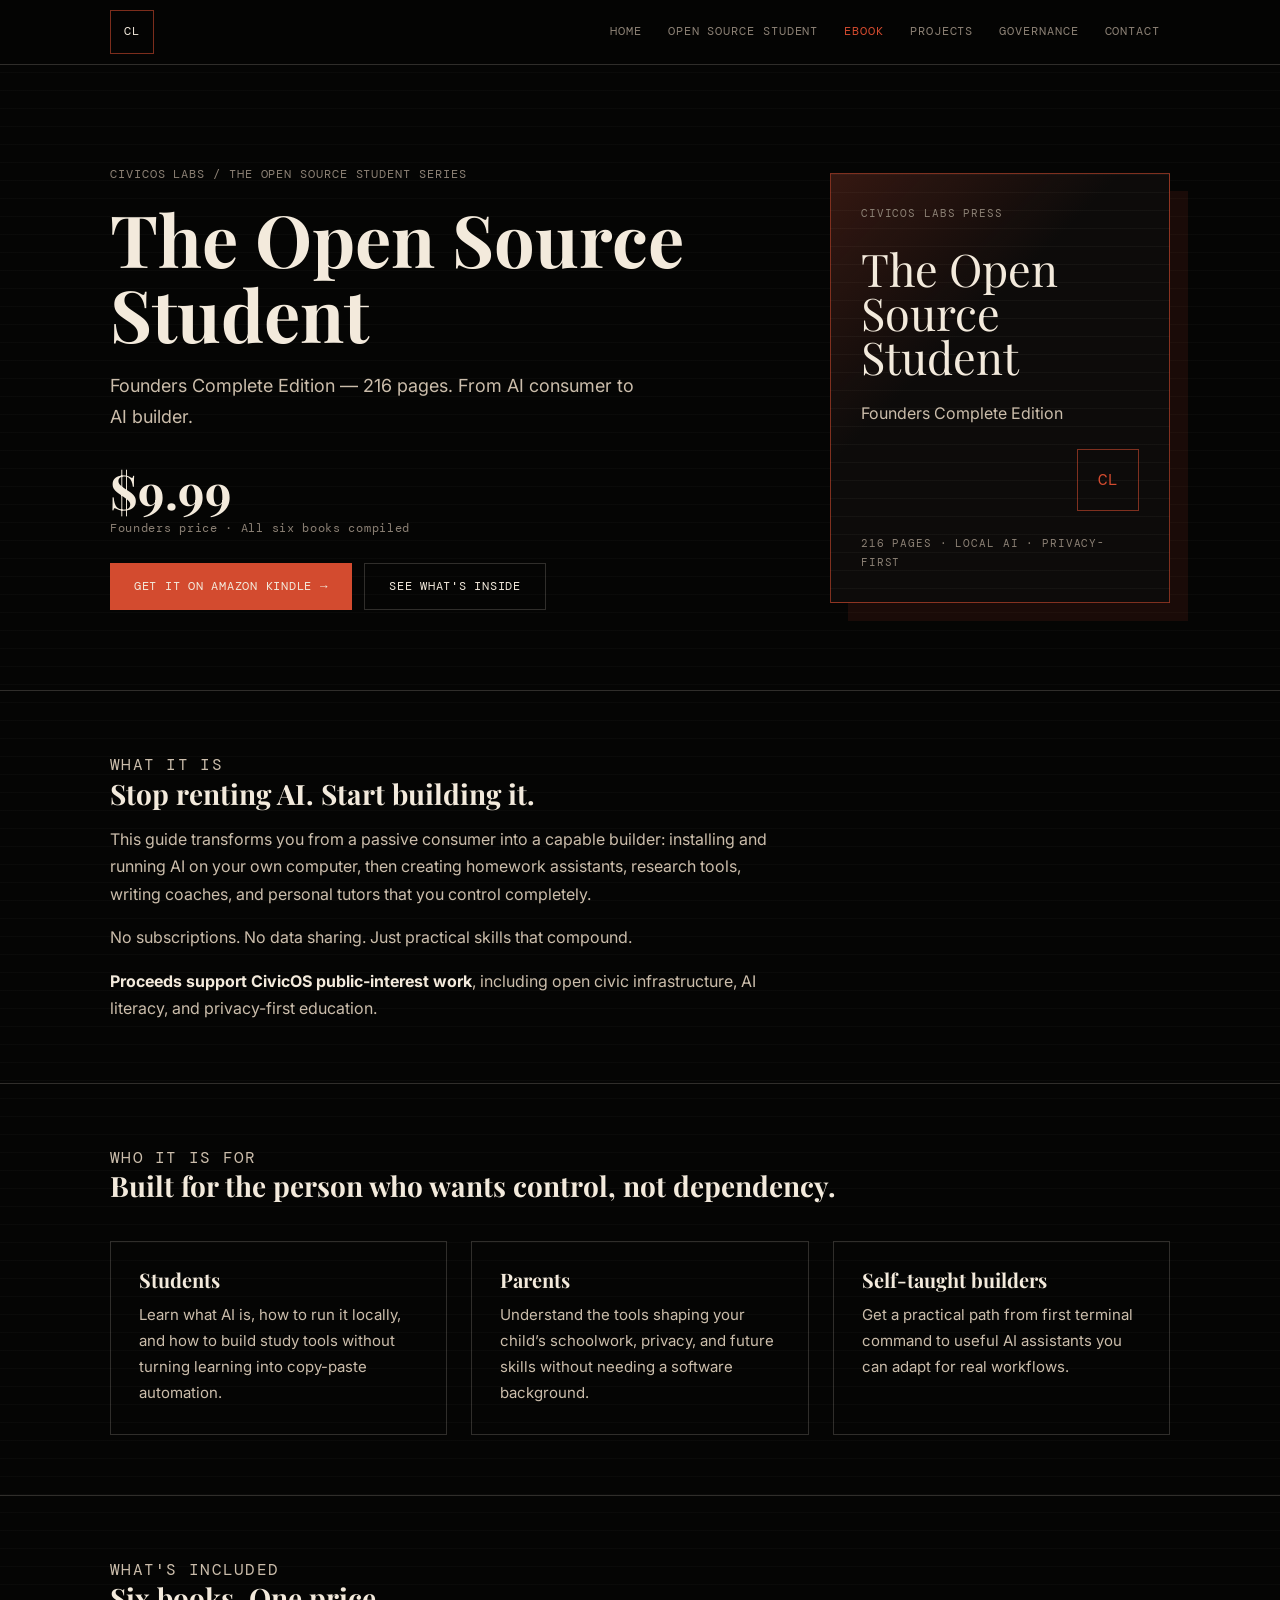
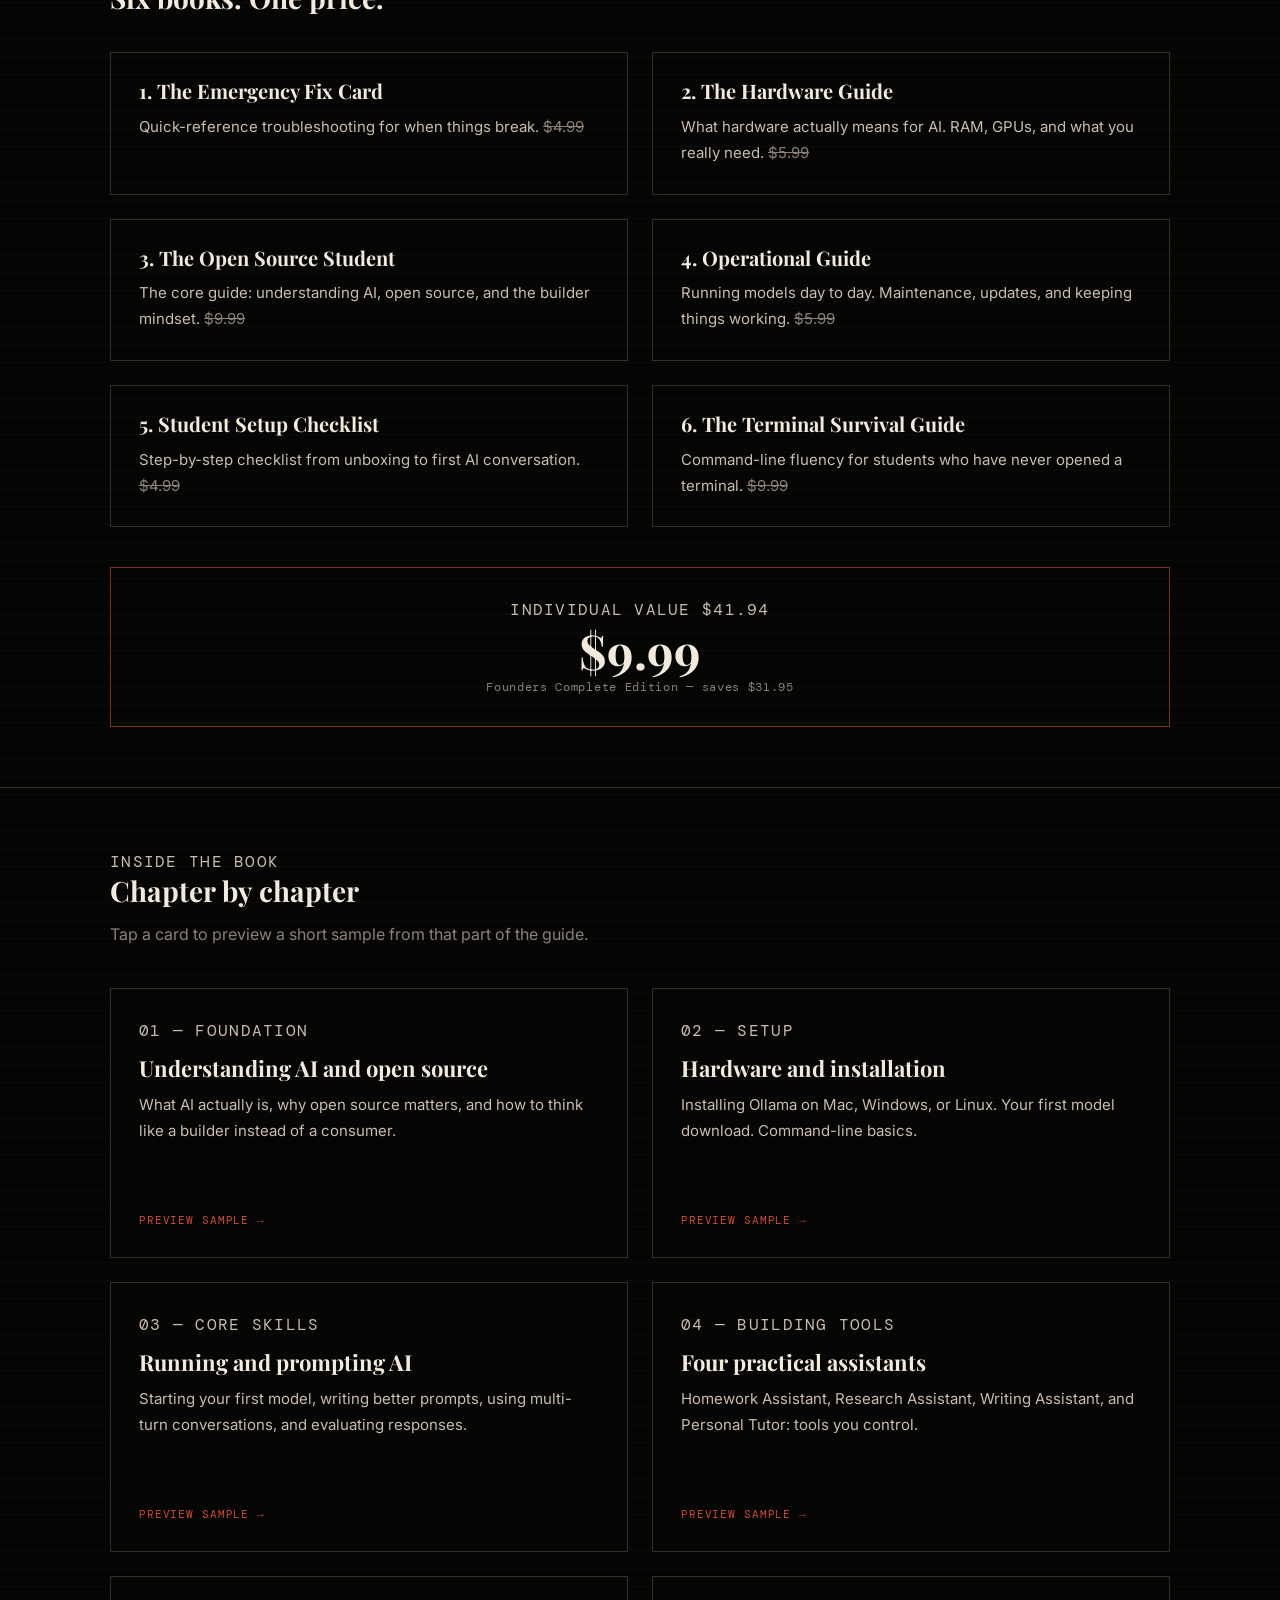
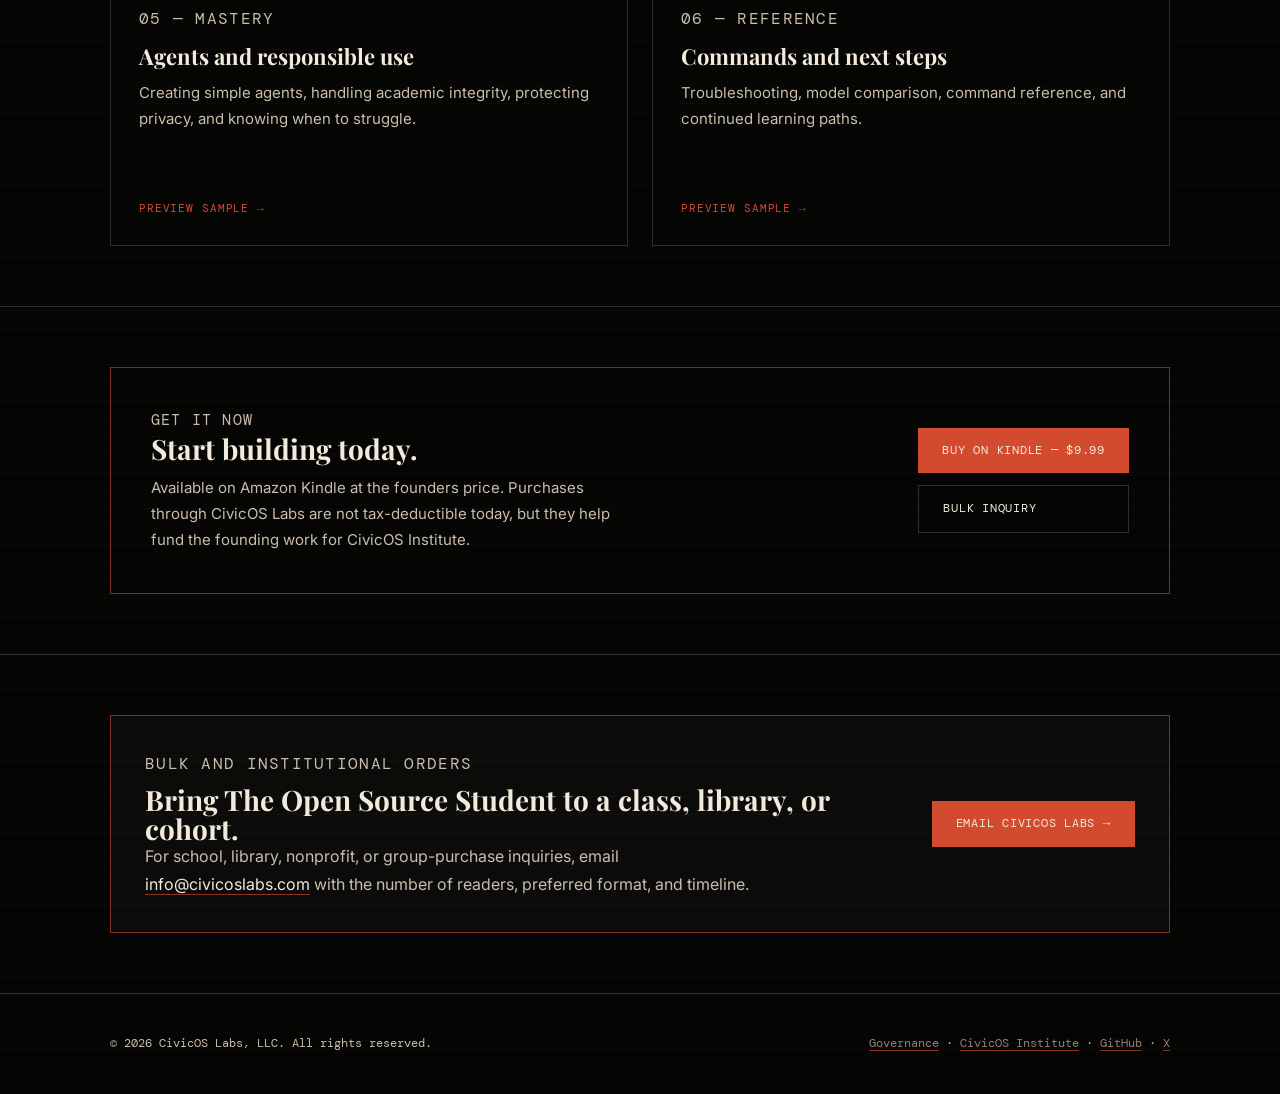
==== commit d6880f02: "Add Formspree form to Open Source Student page" ====
--- a/ebook/index.html
+++ b/ebook/index.html
@@ -27,6 +27,7 @@
             <a href="/" class="logo" aria-label="CivicOS Labs home">CL</a>
             <div class="nav-links">
                 <a href="/">Home</a>
+                <a href="/open-source-student/">Open Source Student</a>
                 <a href="/ebook/" class="active">Ebook</a>
                 <a href="/#projects">Projects</a>
                 <a href="/governance/">Governance</a>
